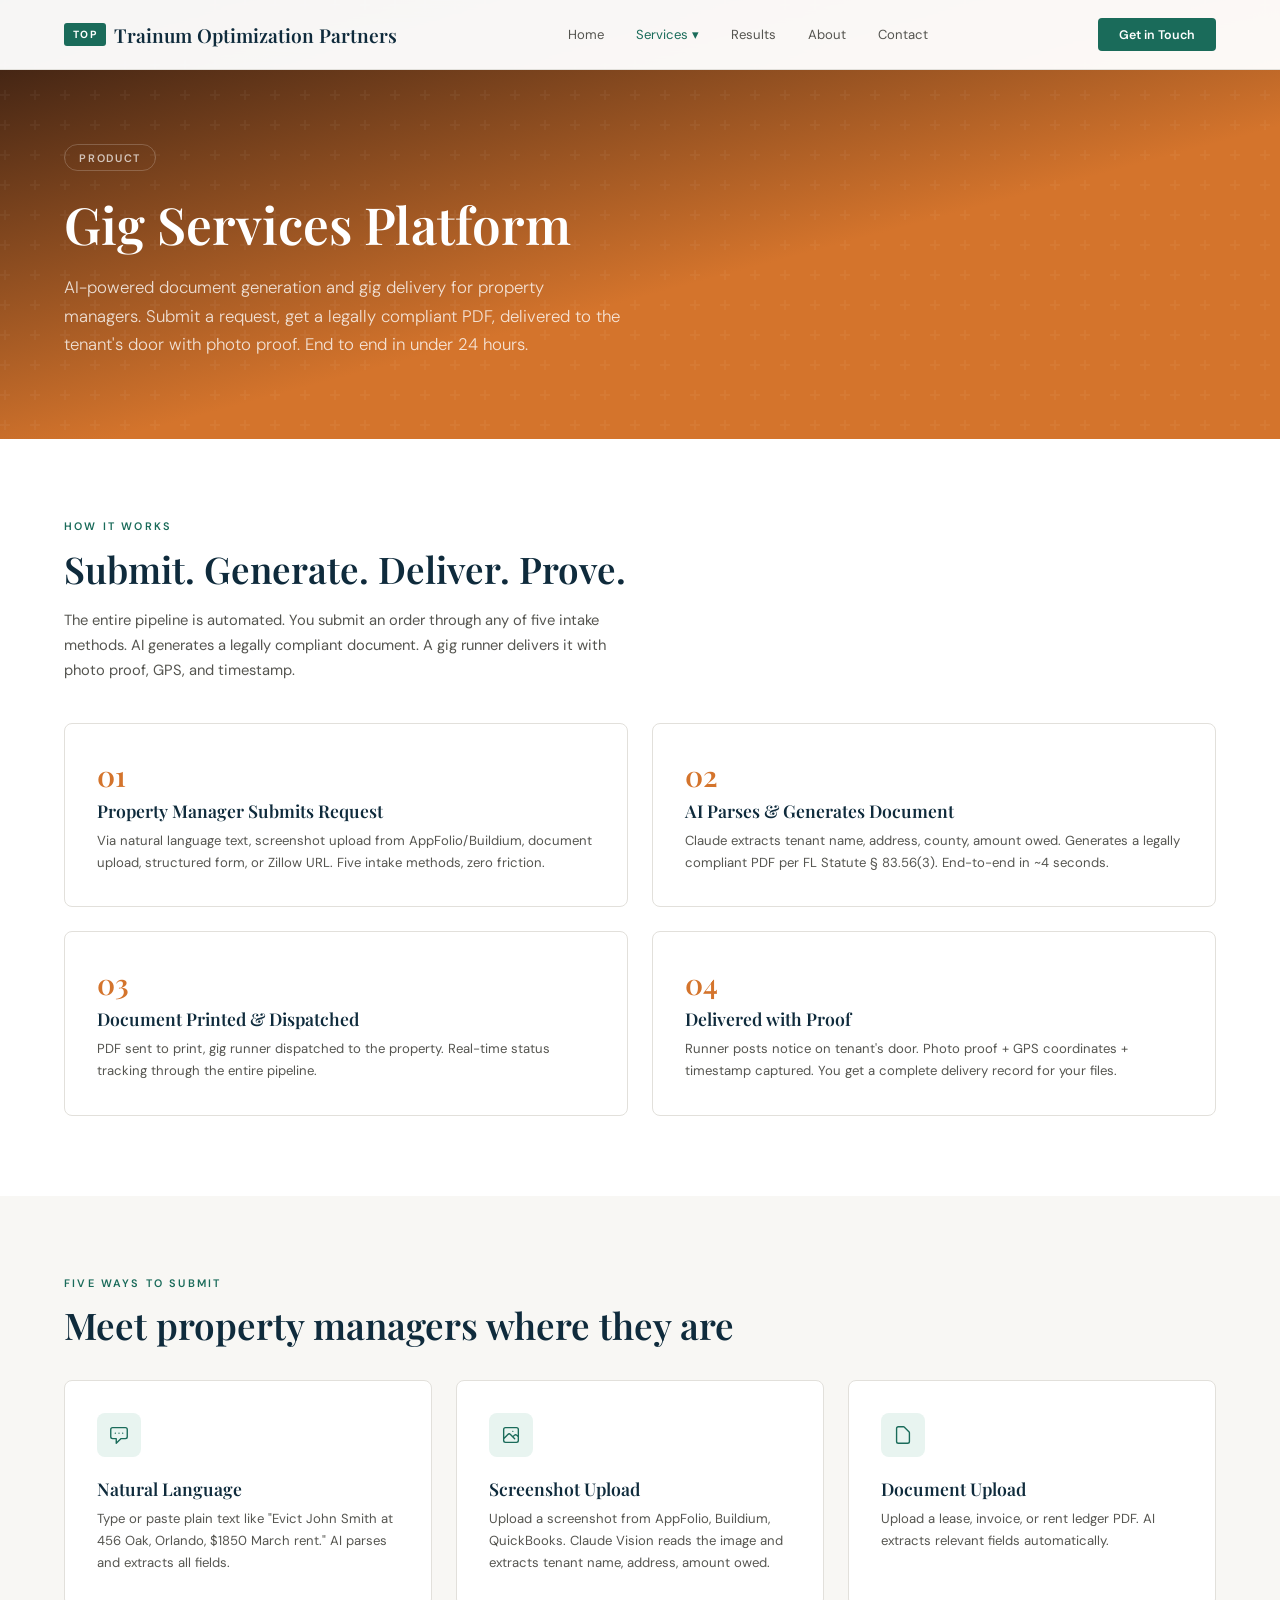
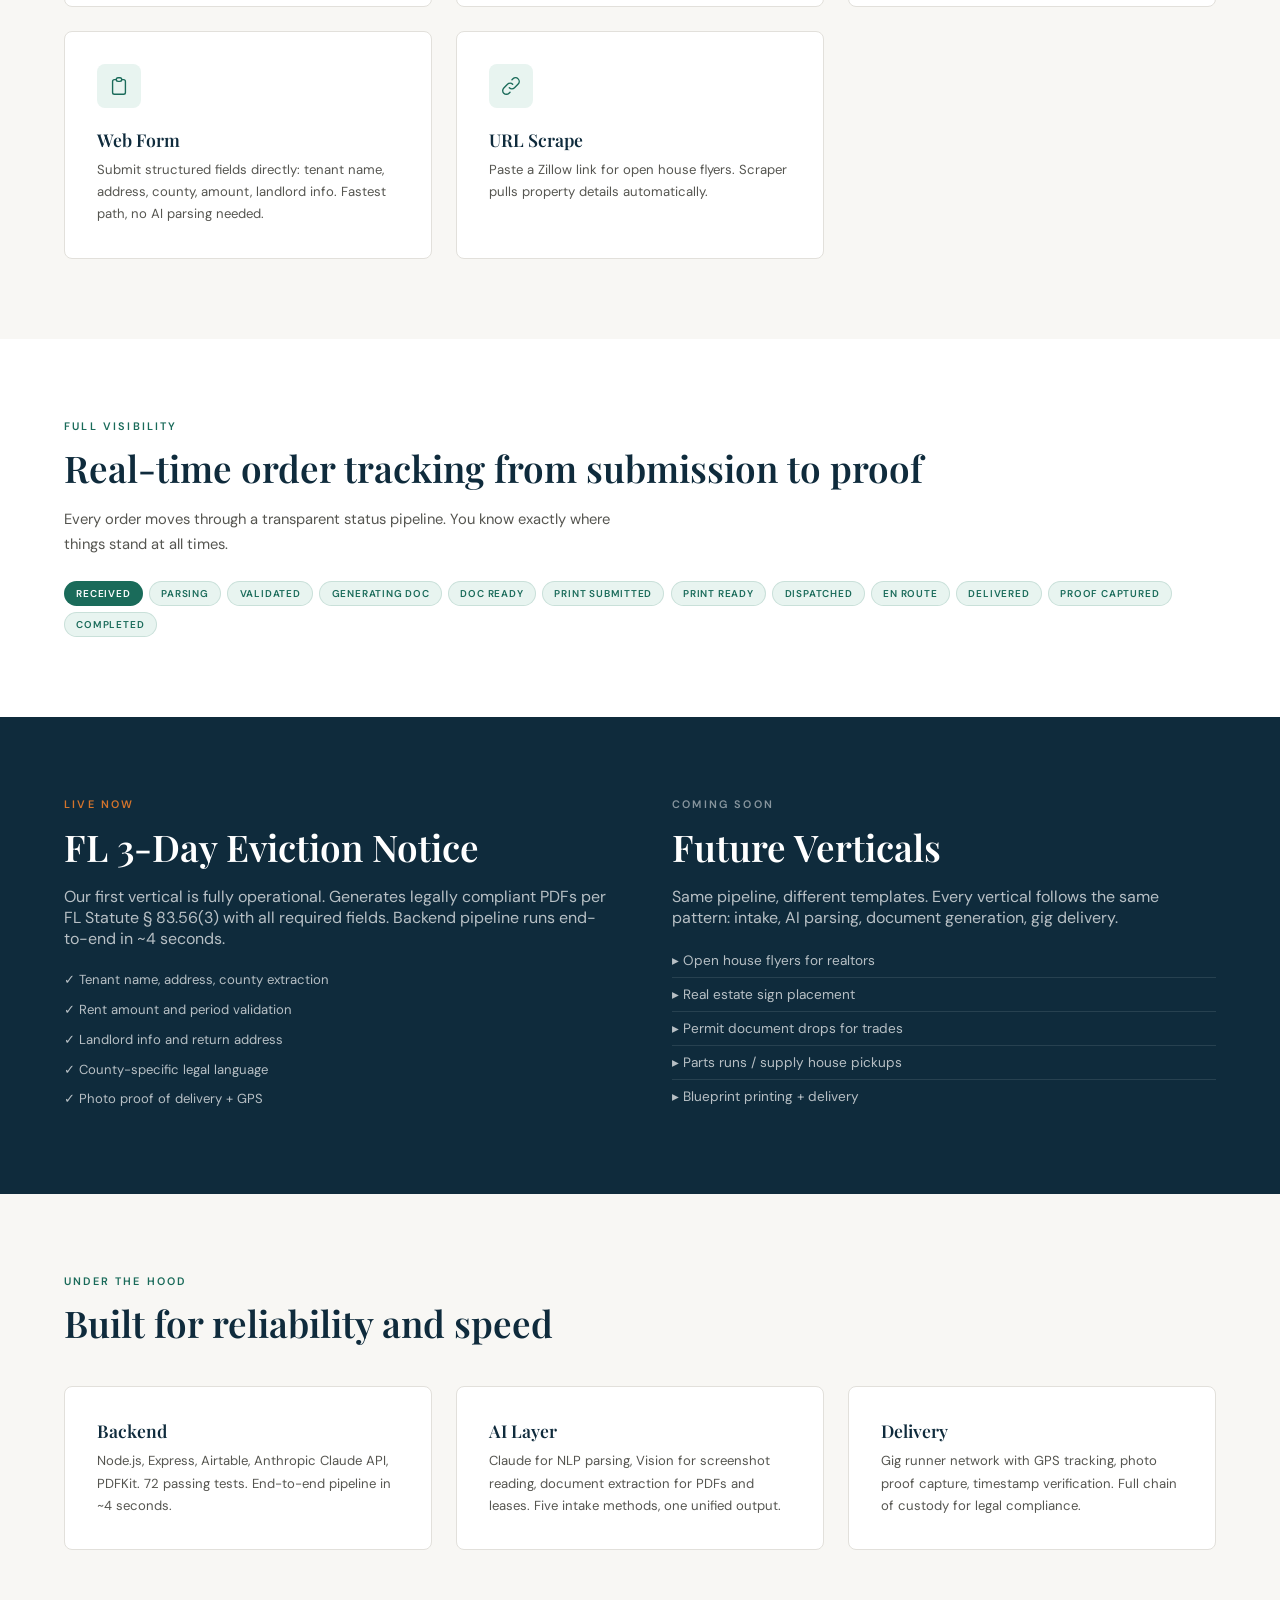
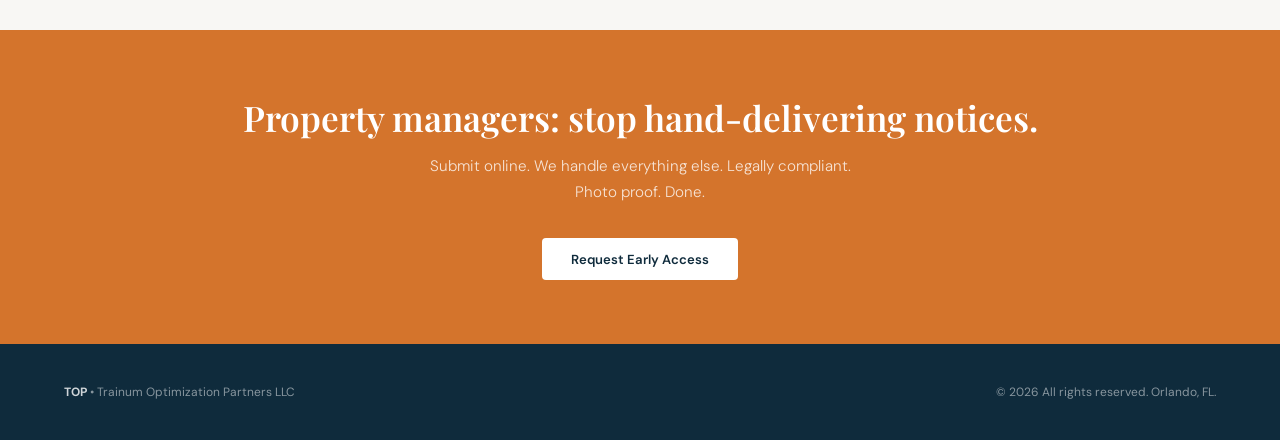
==== gig-platform.html @ 699e5529 "Add files via upload" ====
<!DOCTYPE html>
<html lang="en">
<head>
<meta charset="UTF-8">
<meta name="viewport" content="width=device-width, initial-scale=1.0">
<title>Gig Services Platform | TOP</title>
<link href="https://fonts.googleapis.com/css2?family=DM+Sans:wght@300;400;500;600;700&family=Playfair+Display:ital,wght@0,400;0,500;0,600;0,700;1,400&display=swap" rel="stylesheet">
<link rel="stylesheet" href="style.css">
</head>
<body>

<nav>
  <a href="index.html" class="nav-logo"><span class="mark">TOP</span> Trainum Optimization Partners</a>
  <ul class="nav-links">
    <li><a href="index.html">Home</a></li>
    <li><a href="#" class="active">Services &#9662;</a><div class="dropdown"><a href="last-mile.html"><strong>Last-Mile Optimization</strong></a><a href="hauler-safety.html"><strong>Hauler Safety & Compliance</strong></a><a href="gig-platform.html"><strong>Gig Services Platform</strong></a></div></li>
    <li><a href="index.html#results">Results</a></li>
    <li><a href="index.html#about">About</a></li>
    <li><a href="index.html#contact">Contact</a></li>
  </ul>
  <a href="index.html#contact" class="nav-cta">Get in Touch</a>
  <button class="mob-tog" onclick="document.querySelector('.mm').classList.add('open')"><span></span><span></span><span></span></button>
</nav>
<div class="mm"><button class="mm-close" onclick="this.parentElement.classList.remove('open')">&times;</button><a href="index.html">Home</a><a href="last-mile.html">Last-Mile Optimization</a><a href="hauler-safety.html">Hauler Safety</a><a href="gig-platform.html">Gig Platform</a><a href="index.html#contact">Contact</a></div>

<div class="page-hero product">
  <div class="page-hero-pattern"></div>
  <div style="position:relative"><div class="badge">Product</div>
  <h1>Gig Services Platform</h1>
  <p class="lead">AI-powered document generation and gig delivery for property managers. Submit a request, get a legally compliant PDF, delivered to the tenant's door with photo proof. End to end in under 24 hours.</p></div>
</div>

<!-- HOW IT WORKS -->
<section>
  <div class="reveal">
    <p class="sec-tag">How It Works</p>
    <h2 class="sec-title">Submit. Generate. Deliver. Prove.</h2>
    <p class="sec-desc">The entire pipeline is automated. You submit an order through any of five intake methods. AI generates a legally compliant document. A gig runner delivers it with photo proof, GPS, and timestamp.</p>
  </div>
  <div class="card-grid c2" style="margin-top:2.5rem">
    <div class="card reveal" style="background:var(--white)">
      <div style="font-family:var(--serif);font-size:1.8rem;font-weight:600;color:var(--orange);margin-bottom:0.3rem">01</div>
      <h3>Property Manager Submits Request</h3>
      <p>Via natural language text, screenshot upload from AppFolio/Buildium, document upload, structured form, or Zillow URL. Five intake methods, zero friction.</p>
    </div>
    <div class="card reveal" style="background:var(--white)">
      <div style="font-family:var(--serif);font-size:1.8rem;font-weight:600;color:var(--orange);margin-bottom:0.3rem">02</div>
      <h3>AI Parses & Generates Document</h3>
      <p>Claude extracts tenant name, address, county, amount owed. Generates a legally compliant PDF per FL Statute &sect; 83.56(3). End-to-end in ~4 seconds.</p>
    </div>
    <div class="card reveal" style="background:var(--white)">
      <div style="font-family:var(--serif);font-size:1.8rem;font-weight:600;color:var(--orange);margin-bottom:0.3rem">03</div>
      <h3>Document Printed & Dispatched</h3>
      <p>PDF sent to print, gig runner dispatched to the property. Real-time status tracking through the entire pipeline.</p>
    </div>
    <div class="card reveal" style="background:var(--white)">
      <div style="font-family:var(--serif);font-size:1.8rem;font-weight:600;color:var(--orange);margin-bottom:0.3rem">04</div>
      <h3>Delivered with Proof</h3>
      <p>Runner posts notice on tenant's door. Photo proof + GPS coordinates + timestamp captured. You get a complete delivery record for your files.</p>
    </div>
  </div>
</section>

<!-- 5 INTAKE METHODS -->
<section style="background:var(--off-white)">
  <div class="reveal">
    <p class="sec-tag">Five Ways to Submit</p>
    <h2 class="sec-title">Meet property managers where they are</h2>
  </div>
  <div class="card-grid c3" style="margin-top:2rem">
    <div class="card reveal" style="background:var(--white)">
      <div class="card-icon"><svg viewBox="0 0 24 24"><path d="M8 10h.01M12 10h.01M16 10h.01M9 16H5a2 2 0 01-2-2V6a2 2 0 012-2h14a2 2 0 012 2v8a2 2 0 01-2 2h-5l-5 5v-5z"/></svg></div>
      <h3>Natural Language</h3>
      <p>Type or paste plain text like "Evict John Smith at 456 Oak, Orlando, $1850 March rent." AI parses and extracts all fields.</p>
    </div>
    <div class="card reveal" style="background:var(--white)">
      <div class="card-icon"><svg viewBox="0 0 24 24"><path d="M4 16l4.586-4.586a2 2 0 012.828 0L16 16m-2-2l1.586-1.586a2 2 0 012.828 0L20 14m-6-6h.01M6 20h12a2 2 0 002-2V6a2 2 0 00-2-2H6a2 2 0 00-2 2v12a2 2 0 002 2z"/></svg></div>
      <h3>Screenshot Upload</h3>
      <p>Upload a screenshot from AppFolio, Buildium, QuickBooks. Claude Vision reads the image and extracts tenant name, address, amount owed.</p>
    </div>
    <div class="card reveal" style="background:var(--white)">
      <div class="card-icon"><svg viewBox="0 0 24 24"><path d="M7 21h10a2 2 0 002-2V9.414a1 1 0 00-.293-.707l-5.414-5.414A1 1 0 0012.586 3H7a2 2 0 00-2 2v14a2 2 0 002 2z"/></svg></div>
      <h3>Document Upload</h3>
      <p>Upload a lease, invoice, or rent ledger PDF. AI extracts relevant fields automatically.</p>
    </div>
    <div class="card reveal" style="background:var(--white)">
      <div class="card-icon"><svg viewBox="0 0 24 24"><path d="M9 5H7a2 2 0 00-2 2v12a2 2 0 002 2h10a2 2 0 002-2V7a2 2 0 00-2-2h-2M9 5a2 2 0 002 2h2a2 2 0 002-2M9 5a2 2 0 012-2h2a2 2 0 012 2"/></svg></div>
      <h3>Web Form</h3>
      <p>Submit structured fields directly: tenant name, address, county, amount, landlord info. Fastest path, no AI parsing needed.</p>
    </div>
    <div class="card reveal" style="background:var(--white)">
      <div class="card-icon"><svg viewBox="0 0 24 24"><path d="M13.828 10.172a4 4 0 00-5.656 0l-4 4a4 4 0 105.656 5.656l1.102-1.101m-.758-4.899a4 4 0 005.656 0l4-4a4 4 0 00-5.656-5.656l-1.1 1.1"/></svg></div>
      <h3>URL Scrape</h3>
      <p>Paste a Zillow link for open house flyers. Scraper pulls property details automatically.</p>
    </div>
  </div>
</section>

<!-- ORDER STATUS -->
<section>
  <div class="reveal">
    <p class="sec-tag">Full Visibility</p>
    <h2 class="sec-title">Real-time order tracking from submission to proof</h2>
    <p class="sec-desc" style="margin-bottom:1.5rem">Every order moves through a transparent status pipeline. You know exactly where things stand at all times.</p>
    <div class="status-flow">
      <span class="status-pill active">Received</span>
      <span class="status-pill">Parsing</span>
      <span class="status-pill">Validated</span>
      <span class="status-pill">Generating Doc</span>
      <span class="status-pill">Doc Ready</span>
      <span class="status-pill">Print Submitted</span>
      <span class="status-pill">Print Ready</span>
      <span class="status-pill">Dispatched</span>
      <span class="status-pill">En Route</span>
      <span class="status-pill">Delivered</span>
      <span class="status-pill">Proof Captured</span>
      <span class="status-pill">Completed</span>
    </div>
  </div>
</section>

<!-- CURRENT + FUTURE -->
<section class="dark">
  <div class="split">
    <div class="reveal">
      <p class="sec-tag">Live Now</p>
      <h2 class="sec-title">FL 3-Day Eviction Notice</h2>
      <p>Our first vertical is fully operational. Generates legally compliant PDFs per FL Statute &sect; 83.56(3) with all required fields. Backend pipeline runs end-to-end in ~4 seconds.</p>
      <ul style="margin-top:1rem;list-style:none">
        <li style="padding:0.4rem 0;font-size:0.82rem">&#10003; Tenant name, address, county extraction</li>
        <li style="padding:0.4rem 0;font-size:0.82rem">&#10003; Rent amount and period validation</li>
        <li style="padding:0.4rem 0;font-size:0.82rem">&#10003; Landlord info and return address</li>
        <li style="padding:0.4rem 0;font-size:0.82rem">&#10003; County-specific legal language</li>
        <li style="padding:0.4rem 0;font-size:0.82rem">&#10003; Photo proof of delivery + GPS</li>
      </ul>
    </div>
    <div class="reveal">
      <p class="sec-tag" style="color:rgba(255,255,255,0.5)">Coming Soon</p>
      <h2 class="sec-title">Future Verticals</h2>
      <p>Same pipeline, different templates. Every vertical follows the same pattern: intake, AI parsing, document generation, gig delivery.</p>
      <ul style="margin-top:1rem;list-style:none">
        <li style="padding:0.5rem 0;font-size:0.85rem;border-bottom:1px solid rgba(255,255,255,0.1)">&#9656; Open house flyers for realtors</li>
        <li style="padding:0.5rem 0;font-size:0.85rem;border-bottom:1px solid rgba(255,255,255,0.1)">&#9656; Real estate sign placement</li>
        <li style="padding:0.5rem 0;font-size:0.85rem;border-bottom:1px solid rgba(255,255,255,0.1)">&#9656; Permit document drops for trades</li>
        <li style="padding:0.5rem 0;font-size:0.85rem;border-bottom:1px solid rgba(255,255,255,0.1)">&#9656; Parts runs / supply house pickups</li>
        <li style="padding:0.5rem 0;font-size:0.85rem">&#9656; Blueprint printing + delivery</li>
      </ul>
    </div>
  </div>
</section>

<!-- TECH STACK -->
<section style="background:var(--off-white)">
  <div class="reveal">
    <p class="sec-tag">Under the Hood</p>
    <h2 class="sec-title">Built for reliability and speed</h2>
  </div>
  <div class="card-grid c3">
    <div class="card reveal" style="background:var(--white)">
      <h3>Backend</h3>
      <p>Node.js, Express, Airtable, Anthropic Claude API, PDFKit. 72 passing tests. End-to-end pipeline in ~4 seconds.</p>
    </div>
    <div class="card reveal" style="background:var(--white)">
      <h3>AI Layer</h3>
      <p>Claude for NLP parsing, Vision for screenshot reading, document extraction for PDFs and leases. Five intake methods, one unified output.</p>
    </div>
    <div class="card reveal" style="background:var(--white)">
      <h3>Delivery</h3>
      <p>Gig runner network with GPS tracking, photo proof capture, timestamp verification. Full chain of custody for legal compliance.</p>
    </div>
  </div>
</section>

<!-- CTA -->
<div class="cta-banner" style="background:var(--orange)">
  <h2>Property managers: stop hand-delivering notices.</h2>
  <p>Submit online. We handle everything else. Legally compliant. Photo proof. Done.</p>
  <a href="index.html#contact" class="btn btn-white">Request Early Access</a>
</div>

<footer><div><strong>TOP</strong> &bull; Trainum Optimization Partners LLC</div><div>&copy; 2026 All rights reserved. Orlando, FL.</div></footer>
<script>const o=new IntersectionObserver(e=>{e.forEach(el=>{if(el.isIntersecting)el.target.classList.add('visible')})},{threshold:0.1,rootMargin:'0px 0px -40px 0px'});document.querySelectorAll('.reveal').forEach(el=>o.observe(el));</script>
</body>
</html>
---- style.css ----
/* TOP Site — Shared Styles */
:root {
  --white: #ffffff;
  --off-white: #f8f7f4;
  --light-gray: #f0efec;
  --mid-gray: #e2e0db;
  --text: #1a1a1a;
  --text-sec: #555550;
  --text-muted: #8a8880;
  --navy: #0f2b3c;
  --teal: #1a6b5a;
  --teal-light: #e8f4f0;
  --teal-dark: #145a4c;
  --orange: #d4742c;
  --orange-light: #fdf0e6;
  --serif: 'Playfair Display', Georgia, serif;
  --sans: 'DM Sans', system-ui, sans-serif;
}
*{margin:0;padding:0;box-sizing:border-box}
html{scroll-behavior:smooth}
body{font-family:var(--sans);color:var(--text);background:var(--white);-webkit-font-smoothing:antialiased}
a{color:inherit}

/* NAV */
nav{position:fixed;top:0;width:100%;z-index:100;background:rgba(255,255,255,0.96);backdrop-filter:blur(12px);border-bottom:1px solid var(--mid-gray);padding:0 4rem;display:flex;justify-content:space-between;align-items:center;height:70px}
.nav-logo{font-family:var(--serif);font-size:1.2rem;font-weight:600;color:var(--navy);text-decoration:none;display:flex;align-items:center;gap:0.5rem}
.mark{background:var(--teal);color:var(--white);font-family:var(--sans);font-size:0.65rem;font-weight:700;letter-spacing:0.15em;padding:0.3rem 0.55rem;border-radius:3px}
.nav-links{display:flex;gap:0;list-style:none}
.nav-links li{position:relative}
.nav-links>li>a{font-size:0.82rem;font-weight:400;color:var(--text-sec);text-decoration:none;padding:1.4rem 1rem;display:block;transition:color 0.2s}
.nav-links>li>a:hover,.nav-links>li>a.active{color:var(--teal)}
/* Dropdown */
.dropdown{display:none;position:absolute;top:100%;left:0;background:var(--white);border:1px solid var(--mid-gray);border-radius:6px;min-width:260px;box-shadow:0 8px 30px rgba(0,0,0,0.08);padding:0.5rem 0;z-index:200}
.nav-links li:hover .dropdown{display:block}
.dropdown a{display:block;padding:0.7rem 1.2rem;font-size:0.82rem;color:var(--text-sec);text-decoration:none;transition:background 0.15s}
.dropdown a:hover{background:var(--teal-light);color:var(--teal)}
.dropdown a small{display:block;font-size:0.72rem;color:var(--text-muted);margin-top:0.15rem}
.nav-cta{font-size:0.78rem;font-weight:600;color:var(--white);background:var(--teal);padding:0.55rem 1.3rem;border-radius:4px;text-decoration:none;transition:background 0.2s}
.nav-cta:hover{background:var(--teal-dark)}
.mob-tog{display:none;cursor:pointer;background:none;border:none}
.mob-tog span{display:block;width:22px;height:2px;background:var(--text);margin:5px 0;border-radius:1px}

/* PAGE HERO (reusable) */
.page-hero{padding:9rem 4rem 5rem;background:linear-gradient(165deg,var(--navy) 0%,#163d52 50%,var(--teal-dark) 100%);color:var(--white);position:relative;overflow:hidden}
.page-hero.alt{background:linear-gradient(165deg,#1e3a2f 0%,var(--teal-dark) 50%,#0f2b3c 100%)}
.page-hero.product{background:linear-gradient(165deg,#2c1810 0%,var(--orange) 60%,#d4742c 100%)}
.page-hero-pattern{position:absolute;inset:0;opacity:0.04;background-image:url("data:image/svg+xml,%3Csvg width='60' height='60' viewBox='0 0 60 60' xmlns='http://www.w3.org/2000/svg'%3E%3Cg fill='none'%3E%3Cg fill='%23ffffff'%3E%3Cpath d='M36 34v-4h-2v4h-4v2h4v4h2v-4h4v-2h-4zm0-30V0h-2v4h-4v2h4v4h2V6h4V4h-4zM6 34v-4H4v4H0v2h4v4h2v-4h4v-2H6zM6 4V0H4v4H0v2h4v4h2V6h4V4H6z'/%3E%3C/g%3E%3C/g%3E%3C/svg%3E")}
.page-hero .badge{display:inline-block;font-size:0.68rem;font-weight:600;letter-spacing:0.15em;text-transform:uppercase;color:rgba(255,255,255,0.7);border:1px solid rgba(255,255,255,0.2);padding:0.35rem 0.9rem;border-radius:20px;margin-bottom:1.5rem}
.page-hero h1{font-family:var(--serif);font-size:clamp(2.2rem,5vw,3.2rem);font-weight:600;line-height:1.15;margin-bottom:1.2rem;max-width:700px}
.page-hero p.lead{font-size:1.05rem;font-weight:300;line-height:1.7;color:rgba(255,255,255,0.8);max-width:560px}

/* SECTIONS */
section{padding:5rem 4rem}
.sec-tag{font-size:0.68rem;font-weight:600;letter-spacing:0.2em;text-transform:uppercase;color:var(--teal);margin-bottom:0.8rem}
.sec-title{font-family:var(--serif);font-size:clamp(1.7rem,3vw,2.3rem);font-weight:600;line-height:1.25;margin-bottom:1rem;color:var(--navy)}
.sec-desc{font-size:0.92rem;font-weight:400;color:var(--text-sec);line-height:1.7;max-width:560px}

/* GRID CARDS */
.card-grid{display:grid;gap:1.5rem;margin-top:2.5rem}
.card-grid.c3{grid-template-columns:repeat(3,1fr)}
.card-grid.c2{grid-template-columns:repeat(2,1fr)}
.card{background:var(--off-white);border:1px solid var(--mid-gray);border-radius:8px;padding:2rem;transition:all 0.3s}
.card:hover{border-color:var(--teal);box-shadow:0 6px 24px rgba(26,107,90,0.07);transform:translateY(-2px)}
.card-icon{width:44px;height:44px;background:var(--teal-light);border-radius:8px;display:flex;align-items:center;justify-content:center;margin-bottom:1.2rem}
.card-icon svg{width:22px;height:22px;stroke:var(--teal);fill:none;stroke-width:1.5;stroke-linecap:round;stroke-linejoin:round}
.card h3{font-family:var(--serif);font-size:1.1rem;font-weight:600;color:var(--navy);margin-bottom:0.5rem}
.card p{font-size:0.82rem;color:var(--text-sec);line-height:1.7}
.card ul{list-style:none;margin-top:0.8rem}
.card ul li{font-size:0.78rem;color:var(--text-muted);padding:0.25rem 0 0.25rem 1rem;position:relative}
.card ul li::before{content:'';position:absolute;left:0;top:10px;width:5px;height:5px;border-radius:50%;background:var(--teal)}

/* TWO COL FEATURE */
.split{display:grid;grid-template-columns:1fr 1fr;gap:4rem;align-items:center}

/* DARK SECTION */
.dark{background:var(--navy);color:var(--white)}
.dark .sec-tag{color:var(--orange)}
.dark .sec-title{color:var(--white)}
.dark p,.dark li{color:rgba(255,255,255,0.7)}
.dark strong{color:var(--white)}

/* TEAL SECTION */
.teal-bg{background:var(--teal-light)}

/* KPI GRID */
.kpi-row{display:grid;grid-template-columns:repeat(4,1fr);gap:1rem;margin-top:2rem}
.kpi-box{background:rgba(255,255,255,0.06);border:1px solid rgba(255,255,255,0.1);border-radius:6px;padding:1.3rem;text-align:center}
.dark .kpi-box{background:rgba(255,255,255,0.06)}
.kpi-val{font-family:var(--serif);font-size:1.8rem;font-weight:600;color:var(--orange)}
.kpi-lab{font-size:0.65rem;font-weight:400;color:rgba(255,255,255,0.45);text-transform:uppercase;letter-spacing:0.08em}

/* QUOTE */
.quote-block{margin-top:2rem;background:rgba(255,255,255,0.04);border-left:3px solid var(--orange);padding:1.2rem 1.5rem;border-radius:0 6px 6px 0}
.quote-block p{font-size:0.85rem;font-style:italic;line-height:1.7;margin-bottom:0.5rem}
.quote-block cite{font-size:0.75rem;color:var(--orange);font-style:normal;font-weight:500}

/* STATUS FLOW */
.status-flow{display:flex;flex-wrap:wrap;gap:0.4rem;margin-top:1rem}
.status-pill{font-size:0.62rem;font-weight:600;letter-spacing:0.08em;text-transform:uppercase;padding:0.3rem 0.7rem;border-radius:20px;background:var(--teal-light);color:var(--teal);border:1px solid rgba(26,107,90,0.15)}
.status-pill.active{background:var(--teal);color:var(--white)}

/* PRICING CARD */
.price-card{background:var(--white);border:2px solid var(--teal);border-radius:10px;padding:2.5rem;text-align:center}
.price-card .price{font-family:var(--serif);font-size:2.5rem;font-weight:600;color:var(--teal)}
.price-card .price-sub{font-size:0.78rem;color:var(--text-muted);margin-bottom:1.5rem}
.price-card ul{list-style:none;text-align:left;margin-bottom:1.5rem}
.price-card ul li{font-size:0.82rem;color:var(--text-sec);padding:0.5rem 0;border-bottom:1px solid var(--light-gray)}
.price-card ul li::before{content:'✓ ';color:var(--teal);font-weight:700}

/* BUTTONS */
.btn{display:inline-block;font-family:var(--sans);font-size:0.82rem;font-weight:600;padding:0.8rem 1.8rem;border-radius:4px;text-decoration:none;transition:all 0.2s;border:none;cursor:pointer}
.btn-teal{background:var(--teal);color:var(--white)}
.btn-teal:hover{background:var(--teal-dark)}
.btn-white{background:var(--white);color:var(--navy)}
.btn-white:hover{background:var(--off-white)}
.btn-outline{background:transparent;color:var(--teal);border:1px solid var(--teal)}
.btn-outline:hover{background:var(--teal-light)}
.btn-ghost{background:transparent;color:var(--white);border:1px solid rgba(255,255,255,0.3)}
.btn-ghost:hover{border-color:var(--white);background:rgba(255,255,255,0.08)}

/* CTA BANNER */
.cta-banner{background:var(--teal);color:var(--white);text-align:center;padding:4rem;position:relative;overflow:hidden}
.cta-banner h2{font-family:var(--serif);font-size:clamp(1.6rem,3vw,2.2rem);font-weight:600;margin-bottom:0.8rem}
.cta-banner p{font-size:0.95rem;font-weight:300;color:rgba(255,255,255,0.8);max-width:460px;margin:0 auto 2rem;line-height:1.7}

/* CONTACT */
.contact-grid{display:grid;grid-template-columns:1fr 1fr;gap:4rem;align-items:start}
.cf{display:flex;flex-direction:column;gap:1.2rem}
.fr{display:grid;grid-template-columns:1fr 1fr;gap:1.2rem}
.fg{display:flex;flex-direction:column;gap:0.4rem}
.fg label{font-size:0.68rem;font-weight:600;letter-spacing:0.1em;text-transform:uppercase;color:var(--text-muted)}
.fg input,.fg textarea,.fg select{font-family:var(--sans);font-size:0.85rem;color:var(--text);background:var(--white);border:1px solid var(--mid-gray);border-radius:4px;padding:0.8rem 1rem;outline:none;transition:border-color 0.2s}
.fg input:focus,.fg textarea:focus,.fg select:focus{border-color:var(--teal)}
.fg textarea{min-height:110px;resize:vertical}
.fg select{cursor:pointer;-webkit-appearance:none}
.ci{margin-bottom:1.5rem}
.ci-lab{font-size:0.68rem;font-weight:600;letter-spacing:0.1em;text-transform:uppercase;color:var(--text-muted);margin-bottom:0.25rem}
.ci-val{font-size:0.92rem}
.ci-val a{color:var(--teal);text-decoration:none;font-weight:500}

/* FOOTER */
footer{background:var(--navy);color:rgba(255,255,255,0.5);padding:2.5rem 4rem;display:flex;justify-content:space-between;align-items:center;font-size:0.75rem}
footer strong{color:rgba(255,255,255,0.8)}

/* ANIMATIONS */
.reveal{opacity:0;transform:translateY(22px);transition:opacity 0.6s ease,transform 0.6s ease}
.reveal.visible{opacity:1;transform:translateY(0)}

/* MOBILE */
.mm{display:none;position:fixed;inset:0;background:var(--white);z-index:200;flex-direction:column;justify-content:center;align-items:center;gap:1.8rem}
.mm.open{display:flex}
.mm a{font-family:var(--serif);font-size:1.3rem;font-weight:500;color:var(--navy);text-decoration:none}
.mm a:hover{color:var(--teal)}
.mm-close{position:absolute;top:1rem;right:1.5rem;font-size:1.8rem;color:var(--text);cursor:pointer;background:none;border:none}

@media(max-width:1024px){
  section{padding:3.5rem 2rem}
  nav{padding:0 1.5rem}
  .card-grid.c3,.card-grid.c2,.split,.contact-grid{grid-template-columns:1fr}
  .kpi-row{grid-template-columns:repeat(2,1fr)}
  footer{padding:2rem;flex-direction:column;gap:0.6rem;text-align:center}
  .page-hero{padding:7rem 2rem 3.5rem}
}
@media(max-width:768px){
  .nav-links,.nav-cta{display:none}
  .mob-tog{display:block}
  .kpi-row{grid-template-columns:1fr}
  .fr{grid-template-columns:1fr}
  .page-hero h1{font-size:2rem}
}
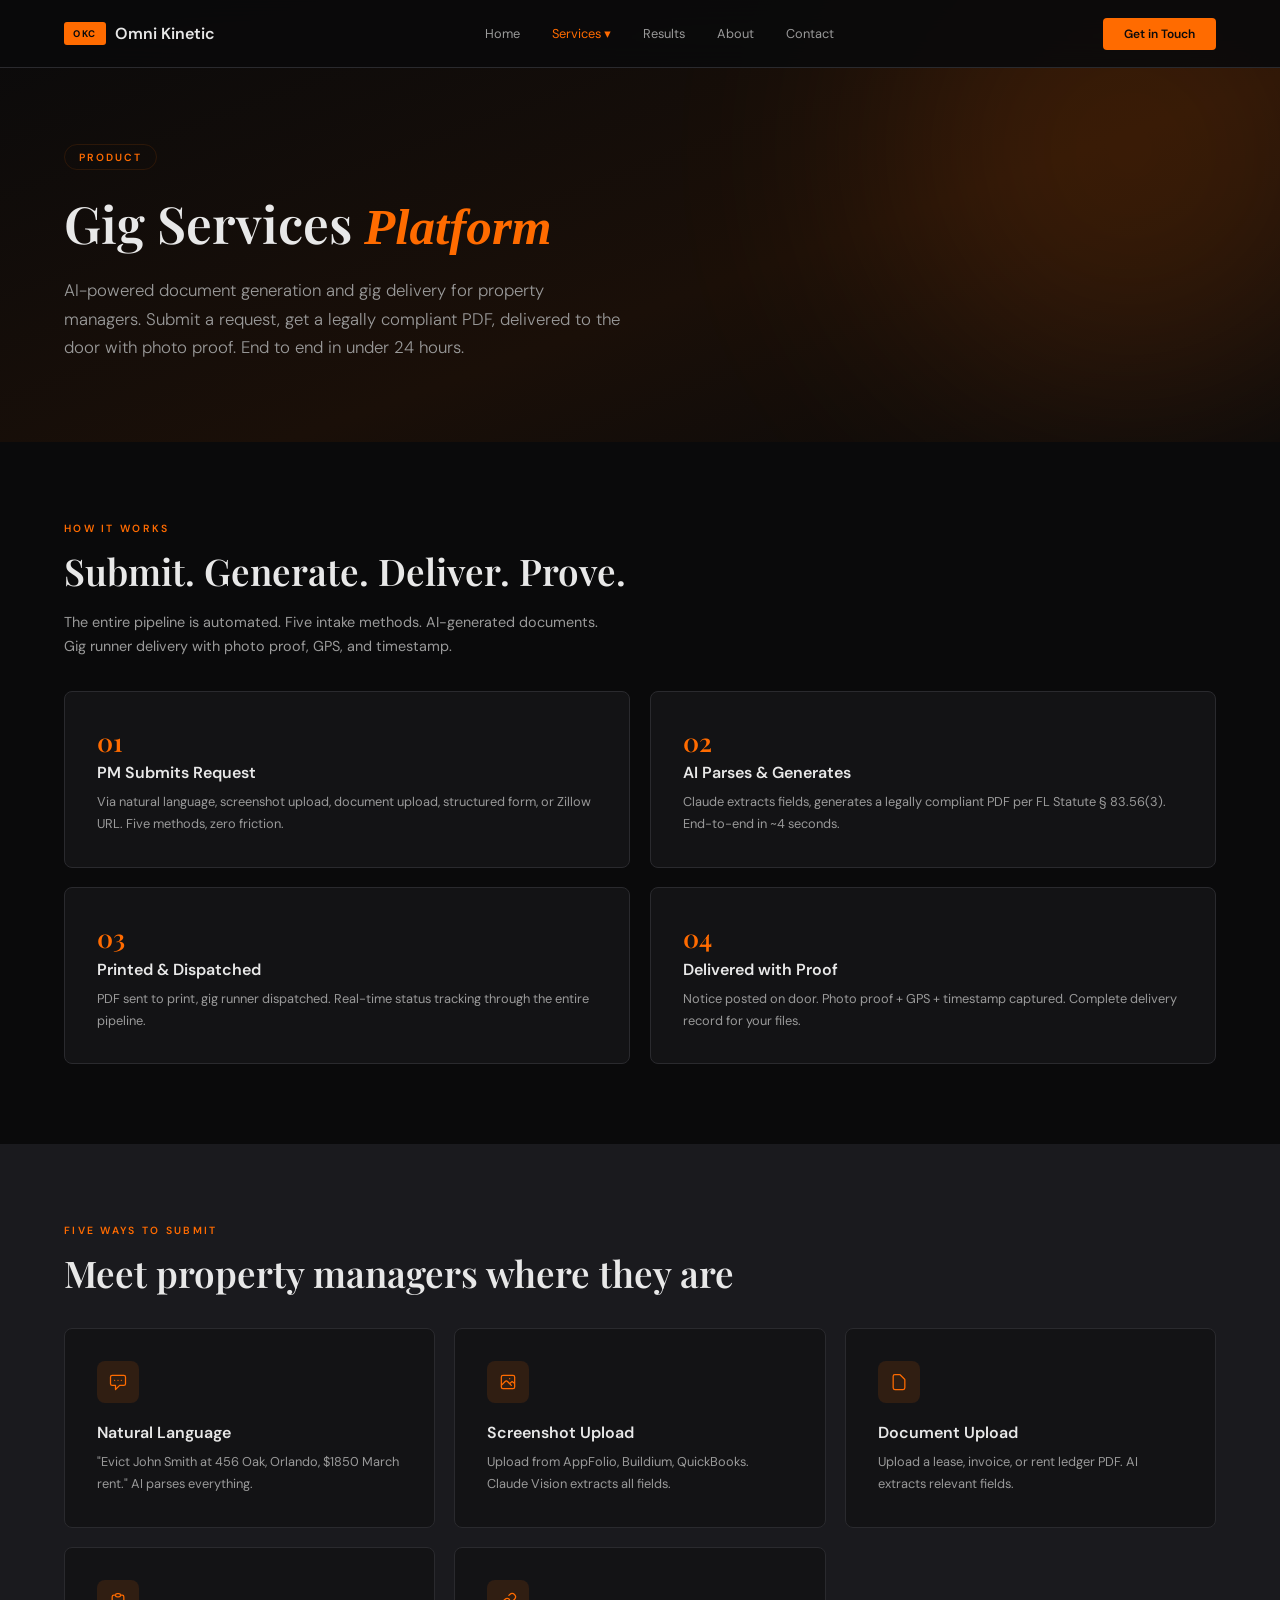
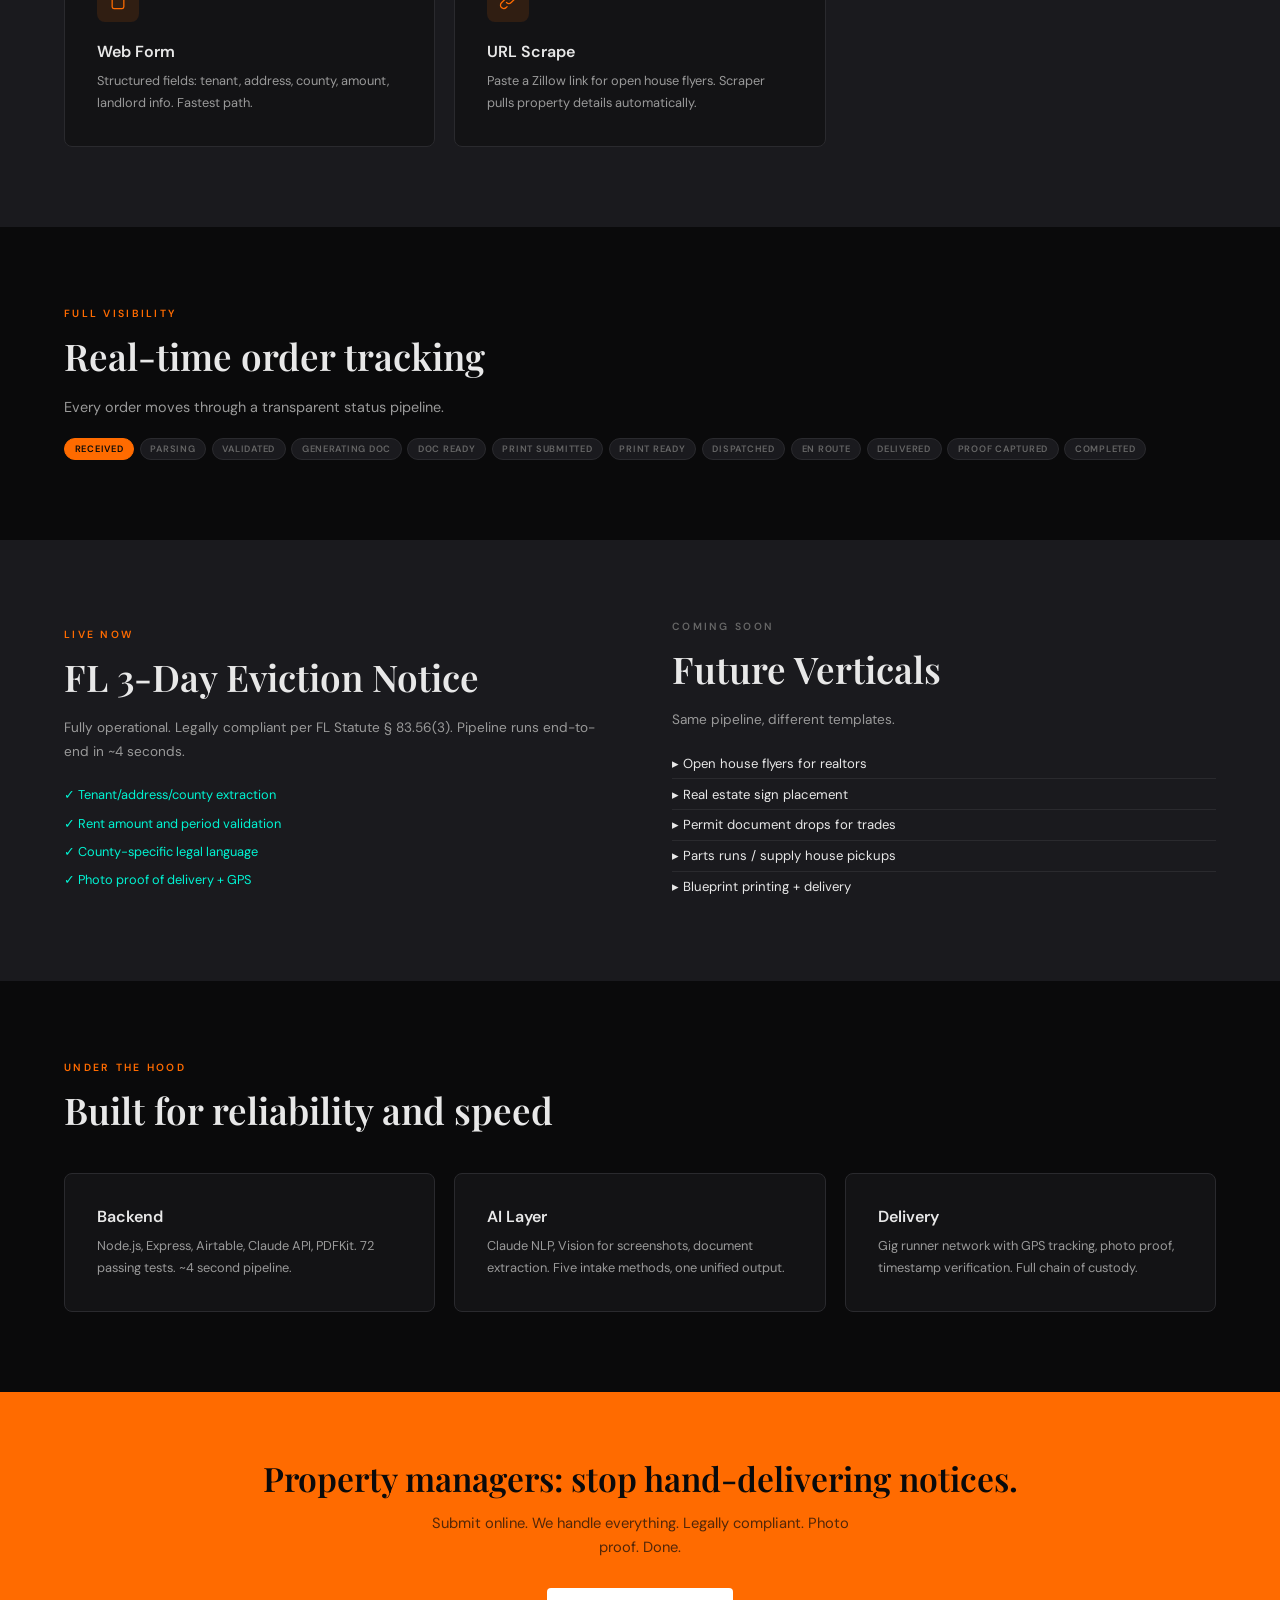
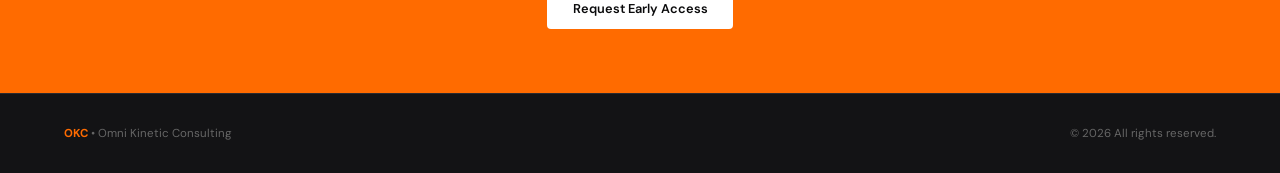
==== commit d09f3cda: "Add files via upload" ====
--- a/gig-platform.html
+++ b/gig-platform.html
@@ -3,182 +3,71 @@
 <head>
 <meta charset="UTF-8">
 <meta name="viewport" content="width=device-width, initial-scale=1.0">
-<title>Gig Services Platform | TOP</title>
+<title>Gig Services Platform | Omni Kinetic Consulting</title>
 <link href="https://fonts.googleapis.com/css2?family=DM+Sans:wght@300;400;500;600;700&family=Playfair+Display:ital,wght@0,400;0,500;0,600;0,700;1,400&display=swap" rel="stylesheet">
 <link rel="stylesheet" href="style.css">
 </head>
 <body>
+<nav><a href="index.html" class="nav-logo"><span class="mark">OKC</span> Omni Kinetic</a><ul class="nav-links"><li><a href="index.html">Home</a></li><li><a href="#" class="active">Services &#9662;</a><div class="dropdown"><a href="network-optimization.html"><strong>Network Optimization</strong></a><a href="kinetic-safety.html"><strong>Kinetic Safety & Compliance</strong></a><a href="gig-platform.html"><strong>Gig Services Platform</strong></a></div></li><li><a href="index.html#results">Results</a></li><li><a href="index.html#about">About</a></li><li><a href="index.html#contact">Contact</a></li></ul><a href="index.html#contact" class="nav-cta">Get in Touch</a><button class="mob-tog" onclick="document.querySelector('.mm').classList.add('open')"><span></span><span></span><span></span></button></nav>
+<div class="mm"><button class="mm-close" onclick="this.parentElement.classList.remove('open')">&times;</button><a href="index.html">Home</a><a href="network-optimization.html">Network Optimization</a><a href="kinetic-safety.html">Kinetic Safety</a><a href="gig-platform.html">Gig Platform</a><a href="index.html#contact">Contact</a></div>
 
-<nav>
-  <a href="index.html" class="nav-logo"><span class="mark">TOP</span> Trainum Optimization Partners</a>
-  <ul class="nav-links">
-    <li><a href="index.html">Home</a></li>
-    <li><a href="#" class="active">Services &#9662;</a><div class="dropdown"><a href="last-mile.html"><strong>Last-Mile Optimization</strong></a><a href="hauler-safety.html"><strong>Hauler Safety & Compliance</strong></a><a href="gig-platform.html"><strong>Gig Services Platform</strong></a></div></li>
-    <li><a href="index.html#results">Results</a></li>
-    <li><a href="index.html#about">About</a></li>
-    <li><a href="index.html#contact">Contact</a></li>
-  </ul>
-  <a href="index.html#contact" class="nav-cta">Get in Touch</a>
-  <button class="mob-tog" onclick="document.querySelector('.mm').classList.add('open')"><span></span><span></span><span></span></button>
-</nav>
-<div class="mm"><button class="mm-close" onclick="this.parentElement.classList.remove('open')">&times;</button><a href="index.html">Home</a><a href="last-mile.html">Last-Mile Optimization</a><a href="hauler-safety.html">Hauler Safety</a><a href="gig-platform.html">Gig Platform</a><a href="index.html#contact">Contact</a></div>
-
-<div class="page-hero product">
-  <div class="page-hero-pattern"></div>
-  <div style="position:relative"><div class="badge">Product</div>
-  <h1>Gig Services Platform</h1>
-  <p class="lead">AI-powered document generation and gig delivery for property managers. Submit a request, get a legally compliant PDF, delivered to the tenant's door with photo proof. End to end in under 24 hours.</p></div>
-</div>
+<div class="page-hero product"><div class="hero-glow orange-g"></div><div style="position:relative"><div class="badge">Product</div><h1>Gig Services <em>Platform</em></h1><p class="lead">AI-powered document generation and gig delivery for property managers. Submit a request, get a legally compliant PDF, delivered to the door with photo proof. End to end in under 24 hours.</p></div></div>
 
 <!-- HOW IT WORKS -->
 <section>
-  <div class="reveal">
-    <p class="sec-tag">How It Works</p>
-    <h2 class="sec-title">Submit. Generate. Deliver. Prove.</h2>
-    <p class="sec-desc">The entire pipeline is automated. You submit an order through any of five intake methods. AI generates a legally compliant document. A gig runner delivers it with photo proof, GPS, and timestamp.</p>
+  <div class="reveal"><p class="sec-tag">How It Works</p><h2 class="sec-title">Submit. Generate. Deliver. Prove.</h2><p class="sec-desc">The entire pipeline is automated. Five intake methods. AI-generated documents. Gig runner delivery with photo proof, GPS, and timestamp.</p></div>
+  <div class="card-grid c2" style="margin-top:2rem">
+    <div class="card reveal"><div style="font-family:var(--serif);font-size:1.6rem;font-weight:600;color:var(--orange);margin-bottom:0.3rem">01</div><h3>PM Submits Request</h3><p>Via natural language, screenshot upload, document upload, structured form, or Zillow URL. Five methods, zero friction.</p></div>
+    <div class="card reveal"><div style="font-family:var(--serif);font-size:1.6rem;font-weight:600;color:var(--orange);margin-bottom:0.3rem">02</div><h3>AI Parses & Generates</h3><p>Claude extracts fields, generates a legally compliant PDF per FL Statute &sect; 83.56(3). End-to-end in ~4 seconds.</p></div>
+    <div class="card reveal"><div style="font-family:var(--serif);font-size:1.6rem;font-weight:600;color:var(--orange);margin-bottom:0.3rem">03</div><h3>Printed & Dispatched</h3><p>PDF sent to print, gig runner dispatched. Real-time status tracking through the entire pipeline.</p></div>
+    <div class="card reveal"><div style="font-family:var(--serif);font-size:1.6rem;font-weight:600;color:var(--orange);margin-bottom:0.3rem">04</div><h3>Delivered with Proof</h3><p>Notice posted on door. Photo proof + GPS + timestamp captured. Complete delivery record for your files.</p></div>
   </div>
-  <div class="card-grid c2" style="margin-top:2.5rem">
-    <div class="card reveal" style="background:var(--white)">
-      <div style="font-family:var(--serif);font-size:1.8rem;font-weight:600;color:var(--orange);margin-bottom:0.3rem">01</div>
-      <h3>Property Manager Submits Request</h3>
-      <p>Via natural language text, screenshot upload from AppFolio/Buildium, document upload, structured form, or Zillow URL. Five intake methods, zero friction.</p>
+</section>
+
+<!-- 5 INTAKE METHODS -->
+<section class="sec-alt">
+  <div class="reveal"><p class="sec-tag">Five Ways to Submit</p><h2 class="sec-title">Meet property managers where they are</h2></div>
+  <div class="card-grid c3" style="margin-top:2rem">
+    <div class="card reveal"><div class="card-icon"><svg viewBox="0 0 24 24"><path d="M8 10h.01M12 10h.01M16 10h.01M9 16H5a2 2 0 01-2-2V6a2 2 0 012-2h14a2 2 0 012 2v8a2 2 0 01-2 2h-5l-5 5v-5z"/></svg></div><h3>Natural Language</h3><p>"Evict John Smith at 456 Oak, Orlando, $1850 March rent." AI parses everything.</p></div>
+    <div class="card reveal"><div class="card-icon"><svg viewBox="0 0 24 24"><path d="M4 16l4.586-4.586a2 2 0 012.828 0L16 16m-2-2l1.586-1.586a2 2 0 012.828 0L20 14m-6-6h.01M6 20h12a2 2 0 002-2V6a2 2 0 00-2-2H6a2 2 0 00-2 2v12a2 2 0 002 2z"/></svg></div><h3>Screenshot Upload</h3><p>Upload from AppFolio, Buildium, QuickBooks. Claude Vision extracts all fields.</p></div>
+    <div class="card reveal"><div class="card-icon"><svg viewBox="0 0 24 24"><path d="M7 21h10a2 2 0 002-2V9.414a1 1 0 00-.293-.707l-5.414-5.414A1 1 0 0012.586 3H7a2 2 0 00-2 2v14a2 2 0 002 2z"/></svg></div><h3>Document Upload</h3><p>Upload a lease, invoice, or rent ledger PDF. AI extracts relevant fields.</p></div>
+    <div class="card reveal"><div class="card-icon"><svg viewBox="0 0 24 24"><path d="M9 5H7a2 2 0 00-2 2v12a2 2 0 002 2h10a2 2 0 002-2V7a2 2 0 00-2-2h-2M9 5a2 2 0 002 2h2a2 2 0 002-2M9 5a2 2 0 012-2h2a2 2 0 012 2"/></svg></div><h3>Web Form</h3><p>Structured fields: tenant, address, county, amount, landlord info. Fastest path.</p></div>
+    <div class="card reveal"><div class="card-icon"><svg viewBox="0 0 24 24"><path d="M13.828 10.172a4 4 0 00-5.656 0l-4 4a4 4 0 105.656 5.656l1.102-1.101m-.758-4.899a4 4 0 005.656 0l4-4a4 4 0 00-5.656-5.656l-1.1 1.1"/></svg></div><h3>URL Scrape</h3><p>Paste a Zillow link for open house flyers. Scraper pulls property details automatically.</p></div>
+  </div>
+</section>
+
+<!-- STATUS -->
+<section>
+  <div class="reveal"><p class="sec-tag">Full Visibility</p><h2 class="sec-title">Real-time order tracking</h2><p class="sec-desc" style="margin-bottom:1.2rem">Every order moves through a transparent status pipeline.</p>
+  <div class="status-flow"><span class="status-pill active">Received</span><span class="status-pill">Parsing</span><span class="status-pill">Validated</span><span class="status-pill">Generating Doc</span><span class="status-pill">Doc Ready</span><span class="status-pill">Print Submitted</span><span class="status-pill">Print Ready</span><span class="status-pill">Dispatched</span><span class="status-pill">En Route</span><span class="status-pill">Delivered</span><span class="status-pill">Proof Captured</span><span class="status-pill">Completed</span></div></div>
+</section>
+
+<!-- CURRENT + FUTURE -->
+<section class="sec-alt">
+  <div class="split">
+    <div class="reveal">
+      <p class="sec-tag">Live Now</p>
+      <h2 class="sec-title">FL 3-Day Eviction Notice</h2>
+      <p style="font-size:0.85rem;color:var(--text-sec);line-height:1.8">Fully operational. Legally compliant per FL Statute &sect; 83.56(3). Pipeline runs end-to-end in ~4 seconds.</p>
+      <ul style="margin-top:1rem;list-style:none"><li style="padding:0.35rem 0;font-size:0.8rem;color:var(--teal)">&#10003; Tenant/address/county extraction</li><li style="padding:0.35rem 0;font-size:0.8rem;color:var(--teal)">&#10003; Rent amount and period validation</li><li style="padding:0.35rem 0;font-size:0.8rem;color:var(--teal)">&#10003; County-specific legal language</li><li style="padding:0.35rem 0;font-size:0.8rem;color:var(--teal)">&#10003; Photo proof of delivery + GPS</li></ul>
     </div>
-    <div class="card reveal" style="background:var(--white)">
-      <div style="font-family:var(--serif);font-size:1.8rem;font-weight:600;color:var(--orange);margin-bottom:0.3rem">02</div>
-      <h3>AI Parses & Generates Document</h3>
-      <p>Claude extracts tenant name, address, county, amount owed. Generates a legally compliant PDF per FL Statute &sect; 83.56(3). End-to-end in ~4 seconds.</p>
-    </div>
-    <div class="card reveal" style="background:var(--white)">
-      <div style="font-family:var(--serif);font-size:1.8rem;font-weight:600;color:var(--orange);margin-bottom:0.3rem">03</div>
-      <h3>Document Printed & Dispatched</h3>
-      <p>PDF sent to print, gig runner dispatched to the property. Real-time status tracking through the entire pipeline.</p>
-    </div>
-    <div class="card reveal" style="background:var(--white)">
-      <div style="font-family:var(--serif);font-size:1.8rem;font-weight:600;color:var(--orange);margin-bottom:0.3rem">04</div>
-      <h3>Delivered with Proof</h3>
-      <p>Runner posts notice on tenant's door. Photo proof + GPS coordinates + timestamp captured. You get a complete delivery record for your files.</p>
+    <div class="reveal">
+      <p class="sec-tag" style="color:var(--text-muted)">Coming Soon</p>
+      <h2 class="sec-title">Future Verticals</h2>
+      <p style="font-size:0.85rem;color:var(--text-sec);line-height:1.8;margin-bottom:1rem">Same pipeline, different templates.</p>
+      <ul style="list-style:none"><li style="padding:0.4rem 0;font-size:0.82rem;border-bottom:1px solid var(--border)">&#9656; Open house flyers for realtors</li><li style="padding:0.4rem 0;font-size:0.82rem;border-bottom:1px solid var(--border)">&#9656; Real estate sign placement</li><li style="padding:0.4rem 0;font-size:0.82rem;border-bottom:1px solid var(--border)">&#9656; Permit document drops for trades</li><li style="padding:0.4rem 0;font-size:0.82rem;border-bottom:1px solid var(--border)">&#9656; Parts runs / supply house pickups</li><li style="padding:0.4rem 0;font-size:0.82rem">&#9656; Blueprint printing + delivery</li></ul>
     </div>
   </div>
 </section>
 
-<!-- 5 INTAKE METHODS -->
-<section style="background:var(--off-white)">
-  <div class="reveal">
-    <p class="sec-tag">Five Ways to Submit</p>
-    <h2 class="sec-title">Meet property managers where they are</h2>
-  </div>
-  <div class="card-grid c3" style="margin-top:2rem">
-    <div class="card reveal" style="background:var(--white)">
-      <div class="card-icon"><svg viewBox="0 0 24 24"><path d="M8 10h.01M12 10h.01M16 10h.01M9 16H5a2 2 0 01-2-2V6a2 2 0 012-2h14a2 2 0 012 2v8a2 2 0 01-2 2h-5l-5 5v-5z"/></svg></div>
-      <h3>Natural Language</h3>
-      <p>Type or paste plain text like "Evict John Smith at 456 Oak, Orlando, $1850 March rent." AI parses and extracts all fields.</p>
-    </div>
-    <div class="card reveal" style="background:var(--white)">
-      <div class="card-icon"><svg viewBox="0 0 24 24"><path d="M4 16l4.586-4.586a2 2 0 012.828 0L16 16m-2-2l1.586-1.586a2 2 0 012.828 0L20 14m-6-6h.01M6 20h12a2 2 0 002-2V6a2 2 0 00-2-2H6a2 2 0 00-2 2v12a2 2 0 002 2z"/></svg></div>
-      <h3>Screenshot Upload</h3>
-      <p>Upload a screenshot from AppFolio, Buildium, QuickBooks. Claude Vision reads the image and extracts tenant name, address, amount owed.</p>
-    </div>
-    <div class="card reveal" style="background:var(--white)">
-      <div class="card-icon"><svg viewBox="0 0 24 24"><path d="M7 21h10a2 2 0 002-2V9.414a1 1 0 00-.293-.707l-5.414-5.414A1 1 0 0012.586 3H7a2 2 0 00-2 2v14a2 2 0 002 2z"/></svg></div>
-      <h3>Document Upload</h3>
-      <p>Upload a lease, invoice, or rent ledger PDF. AI extracts relevant fields automatically.</p>
-    </div>
-    <div class="card reveal" style="background:var(--white)">
-      <div class="card-icon"><svg viewBox="0 0 24 24"><path d="M9 5H7a2 2 0 00-2 2v12a2 2 0 002 2h10a2 2 0 002-2V7a2 2 0 00-2-2h-2M9 5a2 2 0 002 2h2a2 2 0 002-2M9 5a2 2 0 012-2h2a2 2 0 012 2"/></svg></div>
-      <h3>Web Form</h3>
-      <p>Submit structured fields directly: tenant name, address, county, amount, landlord info. Fastest path, no AI parsing needed.</p>
-    </div>
-    <div class="card reveal" style="background:var(--white)">
-      <div class="card-icon"><svg viewBox="0 0 24 24"><path d="M13.828 10.172a4 4 0 00-5.656 0l-4 4a4 4 0 105.656 5.656l1.102-1.101m-.758-4.899a4 4 0 005.656 0l4-4a4 4 0 00-5.656-5.656l-1.1 1.1"/></svg></div>
-      <h3>URL Scrape</h3>
-      <p>Paste a Zillow link for open house flyers. Scraper pulls property details automatically.</p>
-    </div>
-  </div>
+<!-- TECH -->
+<section>
+  <div class="reveal"><p class="sec-tag">Under the Hood</p><h2 class="sec-title">Built for reliability and speed</h2></div>
+  <div class="card-grid c3"><div class="card reveal"><h3>Backend</h3><p>Node.js, Express, Airtable, Claude API, PDFKit. 72 passing tests. ~4 second pipeline.</p></div><div class="card reveal"><h3>AI Layer</h3><p>Claude NLP, Vision for screenshots, document extraction. Five intake methods, one unified output.</p></div><div class="card reveal"><h3>Delivery</h3><p>Gig runner network with GPS tracking, photo proof, timestamp verification. Full chain of custody.</p></div></div>
 </section>
 
-<!-- ORDER STATUS -->
-<section>
-  <div class="reveal">
-    <p class="sec-tag">Full Visibility</p>
-    <h2 class="sec-title">Real-time order tracking from submission to proof</h2>
-    <p class="sec-desc" style="margin-bottom:1.5rem">Every order moves through a transparent status pipeline. You know exactly where things stand at all times.</p>
-    <div class="status-flow">
-      <span class="status-pill active">Received</span>
-      <span class="status-pill">Parsing</span>
-      <span class="status-pill">Validated</span>
-      <span class="status-pill">Generating Doc</span>
-      <span class="status-pill">Doc Ready</span>
-      <span class="status-pill">Print Submitted</span>
-      <span class="status-pill">Print Ready</span>
-      <span class="status-pill">Dispatched</span>
-      <span class="status-pill">En Route</span>
-      <span class="status-pill">Delivered</span>
-      <span class="status-pill">Proof Captured</span>
-      <span class="status-pill">Completed</span>
-    </div>
-  </div>
-</section>
-
-<!-- CURRENT + FUTURE -->
-<section class="dark">
-  <div class="split">
-    <div class="reveal">
-      <p class="sec-tag">Live Now</p>
-      <h2 class="sec-title">FL 3-Day Eviction Notice</h2>
-      <p>Our first vertical is fully operational. Generates legally compliant PDFs per FL Statute &sect; 83.56(3) with all required fields. Backend pipeline runs end-to-end in ~4 seconds.</p>
-      <ul style="margin-top:1rem;list-style:none">
-        <li style="padding:0.4rem 0;font-size:0.82rem">&#10003; Tenant name, address, county extraction</li>
-        <li style="padding:0.4rem 0;font-size:0.82rem">&#10003; Rent amount and period validation</li>
-        <li style="padding:0.4rem 0;font-size:0.82rem">&#10003; Landlord info and return address</li>
-        <li style="padding:0.4rem 0;font-size:0.82rem">&#10003; County-specific legal language</li>
-        <li style="padding:0.4rem 0;font-size:0.82rem">&#10003; Photo proof of delivery + GPS</li>
-      </ul>
-    </div>
-    <div class="reveal">
-      <p class="sec-tag" style="color:rgba(255,255,255,0.5)">Coming Soon</p>
-      <h2 class="sec-title">Future Verticals</h2>
-      <p>Same pipeline, different templates. Every vertical follows the same pattern: intake, AI parsing, document generation, gig delivery.</p>
-      <ul style="margin-top:1rem;list-style:none">
-        <li style="padding:0.5rem 0;font-size:0.85rem;border-bottom:1px solid rgba(255,255,255,0.1)">&#9656; Open house flyers for realtors</li>
-        <li style="padding:0.5rem 0;font-size:0.85rem;border-bottom:1px solid rgba(255,255,255,0.1)">&#9656; Real estate sign placement</li>
-        <li style="padding:0.5rem 0;font-size:0.85rem;border-bottom:1px solid rgba(255,255,255,0.1)">&#9656; Permit document drops for trades</li>
-        <li style="padding:0.5rem 0;font-size:0.85rem;border-bottom:1px solid rgba(255,255,255,0.1)">&#9656; Parts runs / supply house pickups</li>
-        <li style="padding:0.5rem 0;font-size:0.85rem">&#9656; Blueprint printing + delivery</li>
-      </ul>
-    </div>
-  </div>
-</section>
-
-<!-- TECH STACK -->
-<section style="background:var(--off-white)">
-  <div class="reveal">
-    <p class="sec-tag">Under the Hood</p>
-    <h2 class="sec-title">Built for reliability and speed</h2>
-  </div>
-  <div class="card-grid c3">
-    <div class="card reveal" style="background:var(--white)">
-      <h3>Backend</h3>
-      <p>Node.js, Express, Airtable, Anthropic Claude API, PDFKit. 72 passing tests. End-to-end pipeline in ~4 seconds.</p>
-    </div>
-    <div class="card reveal" style="background:var(--white)">
-      <h3>AI Layer</h3>
-      <p>Claude for NLP parsing, Vision for screenshot reading, document extraction for PDFs and leases. Five intake methods, one unified output.</p>
-    </div>
-    <div class="card reveal" style="background:var(--white)">
-      <h3>Delivery</h3>
-      <p>Gig runner network with GPS tracking, photo proof capture, timestamp verification. Full chain of custody for legal compliance.</p>
-    </div>
-  </div>
-</section>
-
-<!-- CTA -->
-<div class="cta-banner" style="background:var(--orange)">
-  <h2>Property managers: stop hand-delivering notices.</h2>
-  <p>Submit online. We handle everything else. Legally compliant. Photo proof. Done.</p>
-  <a href="index.html#contact" class="btn btn-white">Request Early Access</a>
-</div>
-
-<footer><div><strong>TOP</strong> &bull; Trainum Optimization Partners LLC</div><div>&copy; 2026 All rights reserved. Orlando, FL.</div></footer>
-<script>const o=new IntersectionObserver(e=>{e.forEach(el=>{if(el.isIntersecting)el.target.classList.add('visible')})},{threshold:0.1,rootMargin:'0px 0px -40px 0px'});document.querySelectorAll('.reveal').forEach(el=>o.observe(el));</script>
+<div class="cta-banner"><h2>Property managers: stop hand-delivering notices.</h2><p>Submit online. We handle everything. Legally compliant. Photo proof. Done.</p><a href="index.html#contact" class="btn btn-white">Request Early Access</a></div>
+<footer><div><strong>OKC</strong> &bull; Omni Kinetic Consulting</div><div>&copy; 2026 All rights reserved.</div></footer>
+<script>const o=new IntersectionObserver(e=>{e.forEach(el=>{if(el.isIntersecting)el.target.classList.add('visible')})},{threshold:0.1,rootMargin:'0px 0px -30px 0px'});document.querySelectorAll('.reveal').forEach(el=>o.observe(el));</script>
 </body>
 </html>
--- a/style.css
+++ b/style.css
@@ -1,164 +1,181 @@
-/* TOP Site — Shared Styles */
+/* Omni Kinetic Consulting — Shared Styles */
 :root {
+  --bg: #0a0a0b;
+  --bg-card: #131315;
+  --bg-elevated: #1a1a1e;
+  --border: #2a2a2e;
+  --text: #e8e8e8;
+  --text-sec: #9a9a9a;
+  --text-muted: #666666;
+  --orange: #ff6b00;
+  --orange-dim: rgba(255,107,0,0.12);
+  --orange-glow: rgba(255,107,0,0.06);
+  --teal: #00f5d4;
+  --teal-dim: rgba(0,245,212,0.1);
+  --teal-dark: #00c4a8;
   --white: #ffffff;
-  --off-white: #f8f7f4;
-  --light-gray: #f0efec;
-  --mid-gray: #e2e0db;
-  --text: #1a1a1a;
-  --text-sec: #555550;
-  --text-muted: #8a8880;
-  --navy: #0f2b3c;
-  --teal: #1a6b5a;
-  --teal-light: #e8f4f0;
-  --teal-dark: #145a4c;
-  --orange: #d4742c;
-  --orange-light: #fdf0e6;
   --serif: 'Playfair Display', Georgia, serif;
   --sans: 'DM Sans', system-ui, sans-serif;
 }
 *{margin:0;padding:0;box-sizing:border-box}
 html{scroll-behavior:smooth}
-body{font-family:var(--sans);color:var(--text);background:var(--white);-webkit-font-smoothing:antialiased}
+body{font-family:var(--sans);color:var(--text);background:var(--bg);-webkit-font-smoothing:antialiased}
 a{color:inherit}
 
 /* NAV */
-nav{position:fixed;top:0;width:100%;z-index:100;background:rgba(255,255,255,0.96);backdrop-filter:blur(12px);border-bottom:1px solid var(--mid-gray);padding:0 4rem;display:flex;justify-content:space-between;align-items:center;height:70px}
-.nav-logo{font-family:var(--serif);font-size:1.2rem;font-weight:600;color:var(--navy);text-decoration:none;display:flex;align-items:center;gap:0.5rem}
-.mark{background:var(--teal);color:var(--white);font-family:var(--sans);font-size:0.65rem;font-weight:700;letter-spacing:0.15em;padding:0.3rem 0.55rem;border-radius:3px}
+nav{position:fixed;top:0;width:100%;z-index:100;background:rgba(10,10,11,0.92);backdrop-filter:blur(14px);border-bottom:1px solid var(--border);padding:0 4rem;display:flex;justify-content:space-between;align-items:center;height:68px}
+.nav-logo{font-family:var(--sans);font-size:1rem;font-weight:600;color:var(--text);text-decoration:none;display:flex;align-items:center;gap:0.6rem}
+.mark{background:var(--orange);color:var(--bg);font-size:0.6rem;font-weight:700;letter-spacing:0.18em;padding:0.3rem 0.55rem;border-radius:3px}
 .nav-links{display:flex;gap:0;list-style:none}
-.nav-links li{position:relative}
-.nav-links>li>a{font-size:0.82rem;font-weight:400;color:var(--text-sec);text-decoration:none;padding:1.4rem 1rem;display:block;transition:color 0.2s}
-.nav-links>li>a:hover,.nav-links>li>a.active{color:var(--teal)}
-/* Dropdown */
-.dropdown{display:none;position:absolute;top:100%;left:0;background:var(--white);border:1px solid var(--mid-gray);border-radius:6px;min-width:260px;box-shadow:0 8px 30px rgba(0,0,0,0.08);padding:0.5rem 0;z-index:200}
+.nav-links>li{position:relative}
+.nav-links>li>a{font-size:0.8rem;font-weight:400;color:var(--text-sec);text-decoration:none;padding:1.3rem 1rem;display:block;transition:color 0.2s}
+.nav-links>li>a:hover,.nav-links>li>a.active{color:var(--orange)}
+.dropdown{display:none;position:absolute;top:100%;left:0;background:var(--bg-elevated);border:1px solid var(--border);border-radius:6px;min-width:280px;box-shadow:0 12px 40px rgba(0,0,0,0.4);padding:0.4rem 0;z-index:200}
 .nav-links li:hover .dropdown{display:block}
-.dropdown a{display:block;padding:0.7rem 1.2rem;font-size:0.82rem;color:var(--text-sec);text-decoration:none;transition:background 0.15s}
-.dropdown a:hover{background:var(--teal-light);color:var(--teal)}
-.dropdown a small{display:block;font-size:0.72rem;color:var(--text-muted);margin-top:0.15rem}
-.nav-cta{font-size:0.78rem;font-weight:600;color:var(--white);background:var(--teal);padding:0.55rem 1.3rem;border-radius:4px;text-decoration:none;transition:background 0.2s}
-.nav-cta:hover{background:var(--teal-dark)}
+.dropdown a{display:block;padding:0.65rem 1.2rem;font-size:0.8rem;color:var(--text-sec);text-decoration:none;transition:background 0.15s}
+.dropdown a:hover{background:var(--orange-dim);color:var(--orange)}
+.dropdown a small{display:block;font-size:0.7rem;color:var(--text-muted);margin-top:0.1rem}
+.nav-cta{font-size:0.75rem;font-weight:600;color:var(--bg);background:var(--orange);padding:0.5rem 1.3rem;border-radius:4px;text-decoration:none;transition:background 0.2s}
+.nav-cta:hover{background:#e55f00}
 .mob-tog{display:none;cursor:pointer;background:none;border:none}
 .mob-tog span{display:block;width:22px;height:2px;background:var(--text);margin:5px 0;border-radius:1px}
 
-/* PAGE HERO (reusable) */
-.page-hero{padding:9rem 4rem 5rem;background:linear-gradient(165deg,var(--navy) 0%,#163d52 50%,var(--teal-dark) 100%);color:var(--white);position:relative;overflow:hidden}
-.page-hero.alt{background:linear-gradient(165deg,#1e3a2f 0%,var(--teal-dark) 50%,#0f2b3c 100%)}
-.page-hero.product{background:linear-gradient(165deg,#2c1810 0%,var(--orange) 60%,#d4742c 100%)}
-.page-hero-pattern{position:absolute;inset:0;opacity:0.04;background-image:url("data:image/svg+xml,%3Csvg width='60' height='60' viewBox='0 0 60 60' xmlns='http://www.w3.org/2000/svg'%3E%3Cg fill='none'%3E%3Cg fill='%23ffffff'%3E%3Cpath d='M36 34v-4h-2v4h-4v2h4v4h2v-4h4v-2h-4zm0-30V0h-2v4h-4v2h4v4h2V6h4V4h-4zM6 34v-4H4v4H0v2h4v4h2v-4h4v-2H6zM6 4V0H4v4H0v2h4v4h2V6h4V4H6z'/%3E%3C/g%3E%3C/g%3E%3C/svg%3E")}
-.page-hero .badge{display:inline-block;font-size:0.68rem;font-weight:600;letter-spacing:0.15em;text-transform:uppercase;color:rgba(255,255,255,0.7);border:1px solid rgba(255,255,255,0.2);padding:0.35rem 0.9rem;border-radius:20px;margin-bottom:1.5rem}
-.page-hero h1{font-family:var(--serif);font-size:clamp(2.2rem,5vw,3.2rem);font-weight:600;line-height:1.15;margin-bottom:1.2rem;max-width:700px}
-.page-hero p.lead{font-size:1.05rem;font-weight:300;line-height:1.7;color:rgba(255,255,255,0.8);max-width:560px}
+/* PAGE HERO */
+.page-hero{padding:9rem 4rem 5rem;position:relative;overflow:hidden}
+.page-hero.main{background:linear-gradient(160deg,#0a0a0b 0%,#1a1008 40%,#0f1a18 100%)}
+.page-hero.orange{background:linear-gradient(160deg,#0a0a0b 0%,#1a1008 50%,#120a04 100%)}
+.page-hero.teal-hero{background:linear-gradient(160deg,#0a0a0b 0%,#081a18 50%,#0a1210 100%)}
+.page-hero.product{background:linear-gradient(160deg,#0a0a0b 0%,#1a0f08 60%,#0a0a0b 100%)}
+.hero-glow{position:absolute;width:500px;height:500px;border-radius:50%;filter:blur(120px);opacity:0.15}
+.hero-glow.orange-g{background:var(--orange);top:-100px;right:-100px}
+.hero-glow.teal-g{background:var(--teal);bottom:-150px;left:-100px}
+.page-hero .badge{display:inline-block;font-size:0.65rem;font-weight:600;letter-spacing:0.18em;text-transform:uppercase;color:var(--orange);border:1px solid var(--orange-dim);padding:0.35rem 0.9rem;border-radius:20px;margin-bottom:1.5rem}
+.page-hero h1{font-family:var(--serif);font-size:clamp(2.2rem,5vw,3.2rem);font-weight:600;line-height:1.15;margin-bottom:1.2rem;max-width:720px}
+.page-hero h1 em{font-style:italic;color:var(--orange)}
+.page-hero p.lead{font-size:1.05rem;font-weight:300;line-height:1.7;color:var(--text-sec);max-width:560px}
+
+/* STATS BAR */
+.stats-bar{border-top:1px solid var(--border);border-bottom:1px solid var(--border);display:grid;grid-template-columns:repeat(4,1fr);padding:0 4rem}
+.stat{text-align:center;padding:2rem 1rem;border-right:1px solid var(--border)}
+.stat:last-child{border-right:none}
+.stat-val{font-family:var(--serif);font-size:2.2rem;font-weight:600;color:var(--orange)}
+.stat-lab{font-size:0.68rem;font-weight:500;color:var(--text-muted);text-transform:uppercase;letter-spacing:0.1em}
 
 /* SECTIONS */
 section{padding:5rem 4rem}
-.sec-tag{font-size:0.68rem;font-weight:600;letter-spacing:0.2em;text-transform:uppercase;color:var(--teal);margin-bottom:0.8rem}
-.sec-title{font-family:var(--serif);font-size:clamp(1.7rem,3vw,2.3rem);font-weight:600;line-height:1.25;margin-bottom:1rem;color:var(--navy)}
-.sec-desc{font-size:0.92rem;font-weight:400;color:var(--text-sec);line-height:1.7;max-width:560px}
+.sec-tag{font-size:0.65rem;font-weight:600;letter-spacing:0.22em;text-transform:uppercase;color:var(--orange);margin-bottom:0.8rem}
+.sec-title{font-family:var(--serif);font-size:clamp(1.7rem,3vw,2.3rem);font-weight:600;line-height:1.25;margin-bottom:1rem}
+.sec-desc{font-size:0.9rem;font-weight:400;color:var(--text-sec);line-height:1.7;max-width:540px}
 
-/* GRID CARDS */
-.card-grid{display:grid;gap:1.5rem;margin-top:2.5rem}
+/* CARDS */
+.card-grid{display:grid;gap:1.2rem;margin-top:2.5rem}
 .card-grid.c3{grid-template-columns:repeat(3,1fr)}
 .card-grid.c2{grid-template-columns:repeat(2,1fr)}
-.card{background:var(--off-white);border:1px solid var(--mid-gray);border-radius:8px;padding:2rem;transition:all 0.3s}
-.card:hover{border-color:var(--teal);box-shadow:0 6px 24px rgba(26,107,90,0.07);transform:translateY(-2px)}
-.card-icon{width:44px;height:44px;background:var(--teal-light);border-radius:8px;display:flex;align-items:center;justify-content:center;margin-bottom:1.2rem}
-.card-icon svg{width:22px;height:22px;stroke:var(--teal);fill:none;stroke-width:1.5;stroke-linecap:round;stroke-linejoin:round}
-.card h3{font-family:var(--serif);font-size:1.1rem;font-weight:600;color:var(--navy);margin-bottom:0.5rem}
-.card p{font-size:0.82rem;color:var(--text-sec);line-height:1.7}
-.card ul{list-style:none;margin-top:0.8rem}
-.card ul li{font-size:0.78rem;color:var(--text-muted);padding:0.25rem 0 0.25rem 1rem;position:relative}
-.card ul li::before{content:'';position:absolute;left:0;top:10px;width:5px;height:5px;border-radius:50%;background:var(--teal)}
+.card-grid.c4{grid-template-columns:repeat(4,1fr)}
+.card{background:var(--bg-card);border:1px solid var(--border);border-radius:8px;padding:2rem;transition:all 0.3s}
+.card:hover{border-color:var(--orange);box-shadow:0 0 30px var(--orange-glow);transform:translateY(-2px)}
+.card-icon{width:42px;height:42px;background:var(--orange-dim);border-radius:8px;display:flex;align-items:center;justify-content:center;margin-bottom:1.2rem}
+.card-icon svg{width:20px;height:20px;stroke:var(--orange);fill:none;stroke-width:1.5;stroke-linecap:round;stroke-linejoin:round}
+.card-icon.teal-i{background:var(--teal-dim)}
+.card-icon.teal-i svg{stroke:var(--teal)}
+.card h3{font-size:1rem;font-weight:600;color:var(--text);margin-bottom:0.5rem}
+.card p{font-size:0.8rem;color:var(--text-sec);line-height:1.7}
+.card ul{list-style:none;margin-top:0.7rem}
+.card ul li{font-size:0.76rem;color:var(--text-muted);padding:0.2rem 0 0.2rem 1rem;position:relative}
+.card ul li::before{content:'';position:absolute;left:0;top:9px;width:4px;height:4px;border-radius:50%;background:var(--orange)}
 
-/* TWO COL FEATURE */
+/* SPLIT */
 .split{display:grid;grid-template-columns:1fr 1fr;gap:4rem;align-items:center}
 
-/* DARK SECTION */
-.dark{background:var(--navy);color:var(--white)}
-.dark .sec-tag{color:var(--orange)}
-.dark .sec-title{color:var(--white)}
-.dark p,.dark li{color:rgba(255,255,255,0.7)}
-.dark strong{color:var(--white)}
+/* DARK ACCENT SECTION */
+.sec-alt{background:var(--bg-elevated)}
+.sec-teal{background:var(--bg-card)}
 
-/* TEAL SECTION */
-.teal-bg{background:var(--teal-light)}
-
-/* KPI GRID */
-.kpi-row{display:grid;grid-template-columns:repeat(4,1fr);gap:1rem;margin-top:2rem}
-.kpi-box{background:rgba(255,255,255,0.06);border:1px solid rgba(255,255,255,0.1);border-radius:6px;padding:1.3rem;text-align:center}
-.dark .kpi-box{background:rgba(255,255,255,0.06)}
-.kpi-val{font-family:var(--serif);font-size:1.8rem;font-weight:600;color:var(--orange)}
-.kpi-lab{font-size:0.65rem;font-weight:400;color:rgba(255,255,255,0.45);text-transform:uppercase;letter-spacing:0.08em}
+/* KPI */
+.kpi-row{display:grid;grid-template-columns:repeat(4,1fr);gap:0.8rem;margin-top:1.5rem}
+.kpi-box{background:var(--bg-card);border:1px solid var(--border);border-radius:6px;padding:1.2rem;text-align:center}
+.kpi-val{font-family:var(--serif);font-size:1.7rem;font-weight:600;color:var(--orange)}
+.kpi-lab{font-size:0.62rem;font-weight:400;color:var(--text-muted);text-transform:uppercase;letter-spacing:0.08em;margin-top:0.2rem}
 
 /* QUOTE */
-.quote-block{margin-top:2rem;background:rgba(255,255,255,0.04);border-left:3px solid var(--orange);padding:1.2rem 1.5rem;border-radius:0 6px 6px 0}
-.quote-block p{font-size:0.85rem;font-style:italic;line-height:1.7;margin-bottom:0.5rem}
-.quote-block cite{font-size:0.75rem;color:var(--orange);font-style:normal;font-weight:500}
+.quote-block{margin-top:1.5rem;background:var(--bg-card);border-left:3px solid var(--orange);padding:1.2rem 1.5rem;border-radius:0 6px 6px 0}
+.quote-block p{font-size:0.82rem;font-style:italic;color:var(--text-sec);line-height:1.7;margin-bottom:0.4rem}
+.quote-block cite{font-size:0.72rem;color:var(--orange);font-style:normal;font-weight:600}
 
-/* STATUS FLOW */
-.status-flow{display:flex;flex-wrap:wrap;gap:0.4rem;margin-top:1rem}
-.status-pill{font-size:0.62rem;font-weight:600;letter-spacing:0.08em;text-transform:uppercase;padding:0.3rem 0.7rem;border-radius:20px;background:var(--teal-light);color:var(--teal);border:1px solid rgba(26,107,90,0.15)}
-.status-pill.active{background:var(--teal);color:var(--white)}
+/* STATUS */
+.status-flow{display:flex;flex-wrap:wrap;gap:0.35rem;margin-top:1rem}
+.status-pill{font-size:0.58rem;font-weight:600;letter-spacing:0.08em;text-transform:uppercase;padding:0.25rem 0.6rem;border-radius:20px;background:var(--bg-elevated);color:var(--text-muted);border:1px solid var(--border)}
+.status-pill.active{background:var(--orange);color:var(--bg);border-color:var(--orange)}
 
-/* PRICING CARD */
-.price-card{background:var(--white);border:2px solid var(--teal);border-radius:10px;padding:2.5rem;text-align:center}
-.price-card .price{font-family:var(--serif);font-size:2.5rem;font-weight:600;color:var(--teal)}
-.price-card .price-sub{font-size:0.78rem;color:var(--text-muted);margin-bottom:1.5rem}
+/* PRICING */
+.price-card{background:var(--bg-card);border:2px solid var(--orange);border-radius:10px;padding:2.5rem;text-align:center}
+.price-card .price{font-family:var(--serif);font-size:2.5rem;font-weight:600;color:var(--orange)}
+.price-card .price-sub{font-size:0.75rem;color:var(--text-muted);margin-bottom:1.2rem}
 .price-card ul{list-style:none;text-align:left;margin-bottom:1.5rem}
-.price-card ul li{font-size:0.82rem;color:var(--text-sec);padding:0.5rem 0;border-bottom:1px solid var(--light-gray)}
-.price-card ul li::before{content:'✓ ';color:var(--teal);font-weight:700}
+.price-card ul li{font-size:0.8rem;color:var(--text-sec);padding:0.45rem 0;border-bottom:1px solid var(--border)}
+.price-card ul li::before{content:'✓ ';color:var(--orange);font-weight:700}
 
 /* BUTTONS */
-.btn{display:inline-block;font-family:var(--sans);font-size:0.82rem;font-weight:600;padding:0.8rem 1.8rem;border-radius:4px;text-decoration:none;transition:all 0.2s;border:none;cursor:pointer}
-.btn-teal{background:var(--teal);color:var(--white)}
+.btn{display:inline-block;font-family:var(--sans);font-size:0.8rem;font-weight:600;padding:0.75rem 1.6rem;border-radius:4px;text-decoration:none;transition:all 0.2s;border:none;cursor:pointer}
+.btn-orange{background:var(--orange);color:var(--bg)}
+.btn-orange:hover{background:#e55f00;transform:translateY(-1px)}
+.btn-white{background:var(--white);color:var(--bg)}
+.btn-white:hover{background:#f0f0f0}
+.btn-ghost{background:transparent;color:var(--text);border:1px solid var(--border)}
+.btn-ghost:hover{border-color:var(--orange);color:var(--orange)}
+.btn-teal{background:var(--teal);color:var(--bg)}
 .btn-teal:hover{background:var(--teal-dark)}
-.btn-white{background:var(--white);color:var(--navy)}
-.btn-white:hover{background:var(--off-white)}
-.btn-outline{background:transparent;color:var(--teal);border:1px solid var(--teal)}
-.btn-outline:hover{background:var(--teal-light)}
-.btn-ghost{background:transparent;color:var(--white);border:1px solid rgba(255,255,255,0.3)}
-.btn-ghost:hover{border-color:var(--white);background:rgba(255,255,255,0.08)}
 
 /* CTA BANNER */
-.cta-banner{background:var(--teal);color:var(--white);text-align:center;padding:4rem;position:relative;overflow:hidden}
-.cta-banner h2{font-family:var(--serif);font-size:clamp(1.6rem,3vw,2.2rem);font-weight:600;margin-bottom:0.8rem}
-.cta-banner p{font-size:0.95rem;font-weight:300;color:rgba(255,255,255,0.8);max-width:460px;margin:0 auto 2rem;line-height:1.7}
+.cta-banner{background:var(--orange);color:var(--bg);text-align:center;padding:4rem}
+.cta-banner h2{font-family:var(--serif);font-size:clamp(1.5rem,3vw,2.1rem);font-weight:600;margin-bottom:0.8rem}
+.cta-banner p{font-size:0.92rem;font-weight:400;color:rgba(10,10,11,0.7);max-width:440px;margin:0 auto 1.8rem;line-height:1.6}
 
 /* CONTACT */
 .contact-grid{display:grid;grid-template-columns:1fr 1fr;gap:4rem;align-items:start}
-.cf{display:flex;flex-direction:column;gap:1.2rem}
-.fr{display:grid;grid-template-columns:1fr 1fr;gap:1.2rem}
-.fg{display:flex;flex-direction:column;gap:0.4rem}
-.fg label{font-size:0.68rem;font-weight:600;letter-spacing:0.1em;text-transform:uppercase;color:var(--text-muted)}
-.fg input,.fg textarea,.fg select{font-family:var(--sans);font-size:0.85rem;color:var(--text);background:var(--white);border:1px solid var(--mid-gray);border-radius:4px;padding:0.8rem 1rem;outline:none;transition:border-color 0.2s}
-.fg input:focus,.fg textarea:focus,.fg select:focus{border-color:var(--teal)}
-.fg textarea{min-height:110px;resize:vertical}
+.cf{display:flex;flex-direction:column;gap:1.1rem}
+.fr{display:grid;grid-template-columns:1fr 1fr;gap:1.1rem}
+.fg{display:flex;flex-direction:column;gap:0.35rem}
+.fg label{font-size:0.65rem;font-weight:600;letter-spacing:0.12em;text-transform:uppercase;color:var(--text-muted)}
+.fg input,.fg textarea,.fg select{font-family:var(--sans);font-size:0.82rem;color:var(--text);background:var(--bg-card);border:1px solid var(--border);border-radius:4px;padding:0.75rem 0.9rem;outline:none;transition:border-color 0.2s}
+.fg input:focus,.fg textarea:focus,.fg select:focus{border-color:var(--orange)}
+.fg textarea{min-height:100px;resize:vertical}
 .fg select{cursor:pointer;-webkit-appearance:none}
+.fg select option{background:var(--bg-card)}
 .ci{margin-bottom:1.5rem}
-.ci-lab{font-size:0.68rem;font-weight:600;letter-spacing:0.1em;text-transform:uppercase;color:var(--text-muted);margin-bottom:0.25rem}
-.ci-val{font-size:0.92rem}
-.ci-val a{color:var(--teal);text-decoration:none;font-weight:500}
+.ci-lab{font-size:0.65rem;font-weight:600;letter-spacing:0.12em;text-transform:uppercase;color:var(--text-muted);margin-bottom:0.2rem}
+.ci-val{font-size:0.9rem}
+.ci-val a{color:var(--orange);text-decoration:none;font-weight:500}
+
+/* VALUES */
+.value-card{background:var(--bg-card);border:1px solid var(--border);border-radius:8px;padding:1.8rem;transition:all 0.3s}
+.value-card:hover{border-color:var(--teal)}
+.value-num{font-family:var(--serif);font-size:1.5rem;font-weight:600;color:var(--teal);margin-bottom:0.4rem}
+.value-card h3{font-size:0.95rem;font-weight:600;margin-bottom:0.4rem}
+.value-card p{font-size:0.78rem;color:var(--text-muted);line-height:1.6}
 
 /* FOOTER */
-footer{background:var(--navy);color:rgba(255,255,255,0.5);padding:2.5rem 4rem;display:flex;justify-content:space-between;align-items:center;font-size:0.75rem}
-footer strong{color:rgba(255,255,255,0.8)}
+footer{background:var(--bg-card);border-top:1px solid var(--border);color:var(--text-muted);padding:2rem 4rem;display:flex;justify-content:space-between;align-items:center;font-size:0.72rem}
+footer strong{color:var(--orange)}
 
-/* ANIMATIONS */
-.reveal{opacity:0;transform:translateY(22px);transition:opacity 0.6s ease,transform 0.6s ease}
+/* ANIMATIONS - faster 0.4s */
+.reveal{opacity:0;transform:translateY(18px);transition:opacity 0.4s ease,transform 0.4s ease}
 .reveal.visible{opacity:1;transform:translateY(0)}
 
 /* MOBILE */
-.mm{display:none;position:fixed;inset:0;background:var(--white);z-index:200;flex-direction:column;justify-content:center;align-items:center;gap:1.8rem}
+.mm{display:none;position:fixed;inset:0;background:var(--bg);z-index:200;flex-direction:column;justify-content:center;align-items:center;gap:1.5rem}
 .mm.open{display:flex}
-.mm a{font-family:var(--serif);font-size:1.3rem;font-weight:500;color:var(--navy);text-decoration:none}
-.mm a:hover{color:var(--teal)}
+.mm a{font-size:1.2rem;font-weight:500;color:var(--text);text-decoration:none}
+.mm a:hover{color:var(--orange)}
 .mm-close{position:absolute;top:1rem;right:1.5rem;font-size:1.8rem;color:var(--text);cursor:pointer;background:none;border:none}
 
 @media(max-width:1024px){
   section{padding:3.5rem 2rem}
   nav{padding:0 1.5rem}
-  .card-grid.c3,.card-grid.c2,.split,.contact-grid{grid-template-columns:1fr}
+  .card-grid.c3,.card-grid.c2,.card-grid.c4,.split,.contact-grid{grid-template-columns:1fr}
   .kpi-row{grid-template-columns:repeat(2,1fr)}
-  footer{padding:2rem;flex-direction:column;gap:0.6rem;text-align:center}
+  .stats-bar{grid-template-columns:repeat(2,1fr);padding:0 2rem}
+  footer{padding:1.5rem 2rem;flex-direction:column;gap:0.5rem;text-align:center}
   .page-hero{padding:7rem 2rem 3.5rem}
 }
 @media(max-width:768px){
@@ -166,5 +183,6 @@
   .mob-tog{display:block}
   .kpi-row{grid-template-columns:1fr}
   .fr{grid-template-columns:1fr}
-  .page-hero h1{font-size:2rem}
+  .stat{border-right:none;border-bottom:1px solid var(--border)}
+  .stat:last-child{border-bottom:none}
 }
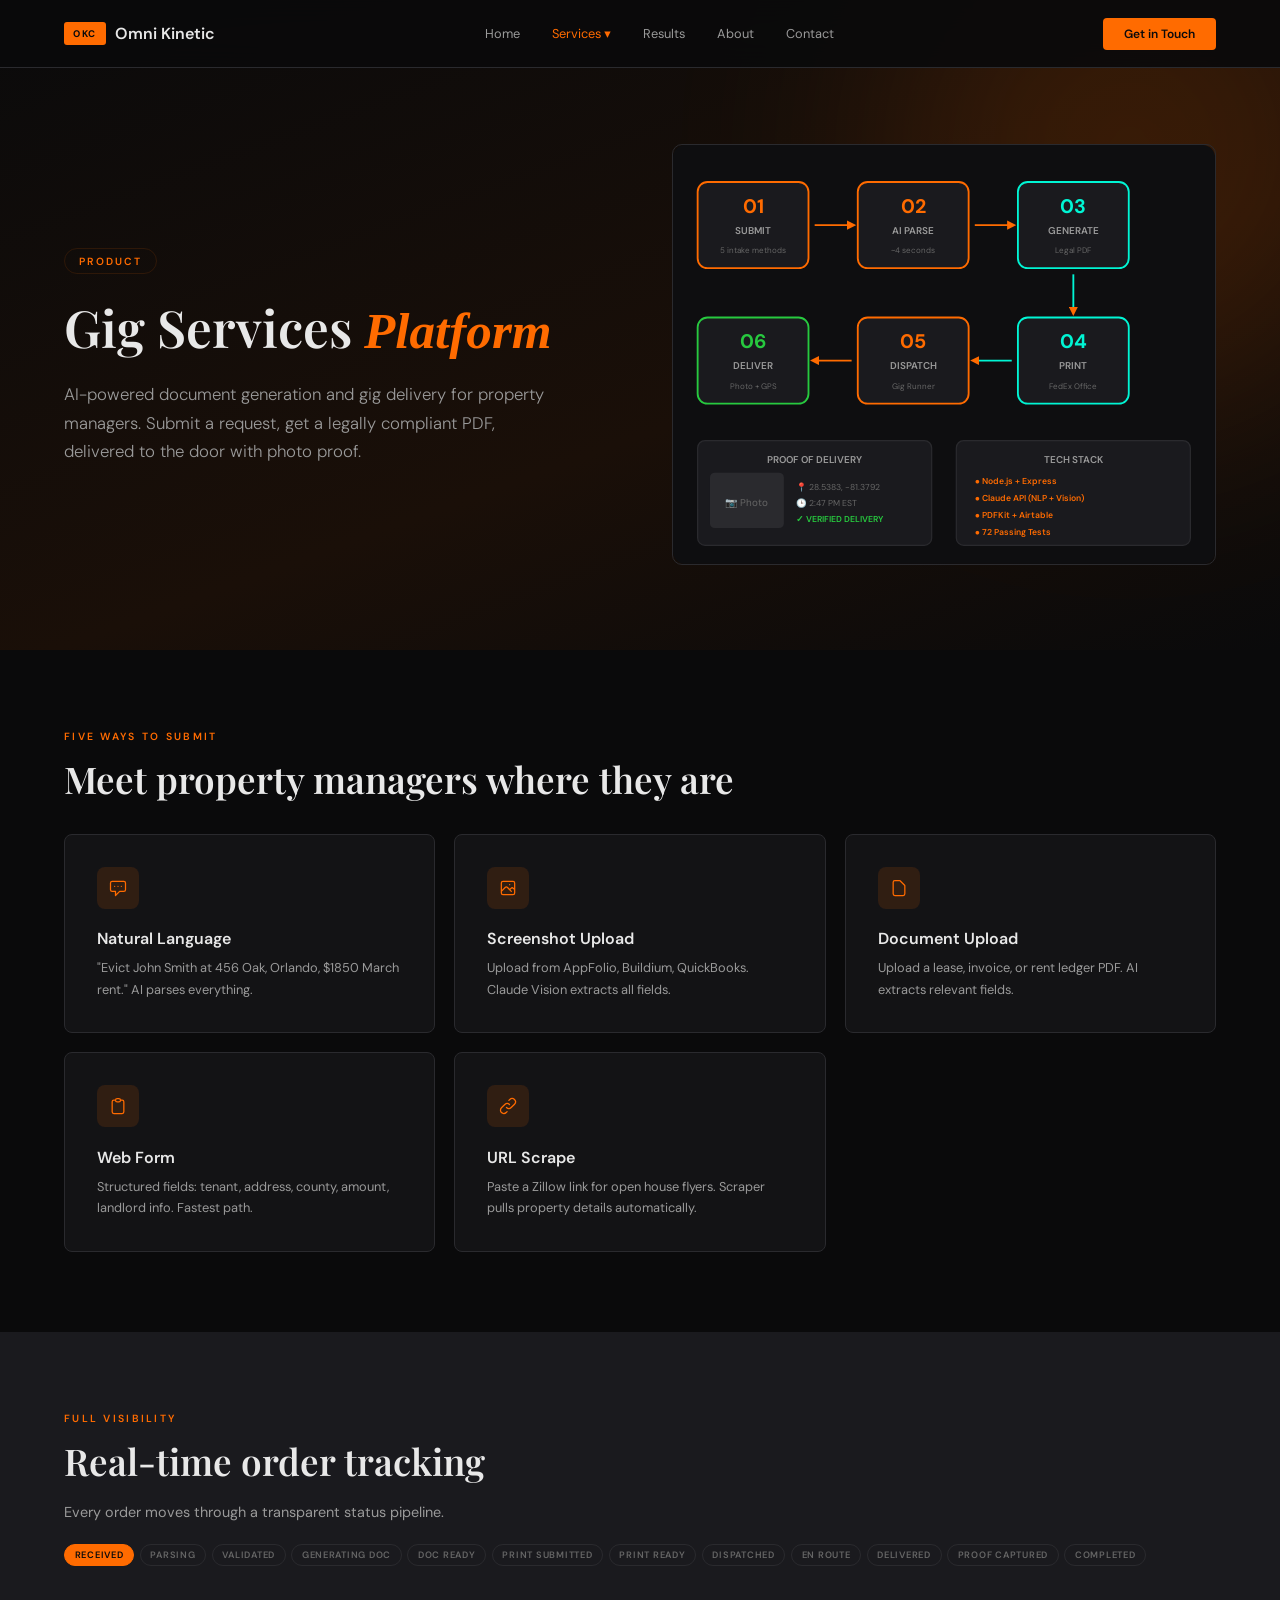
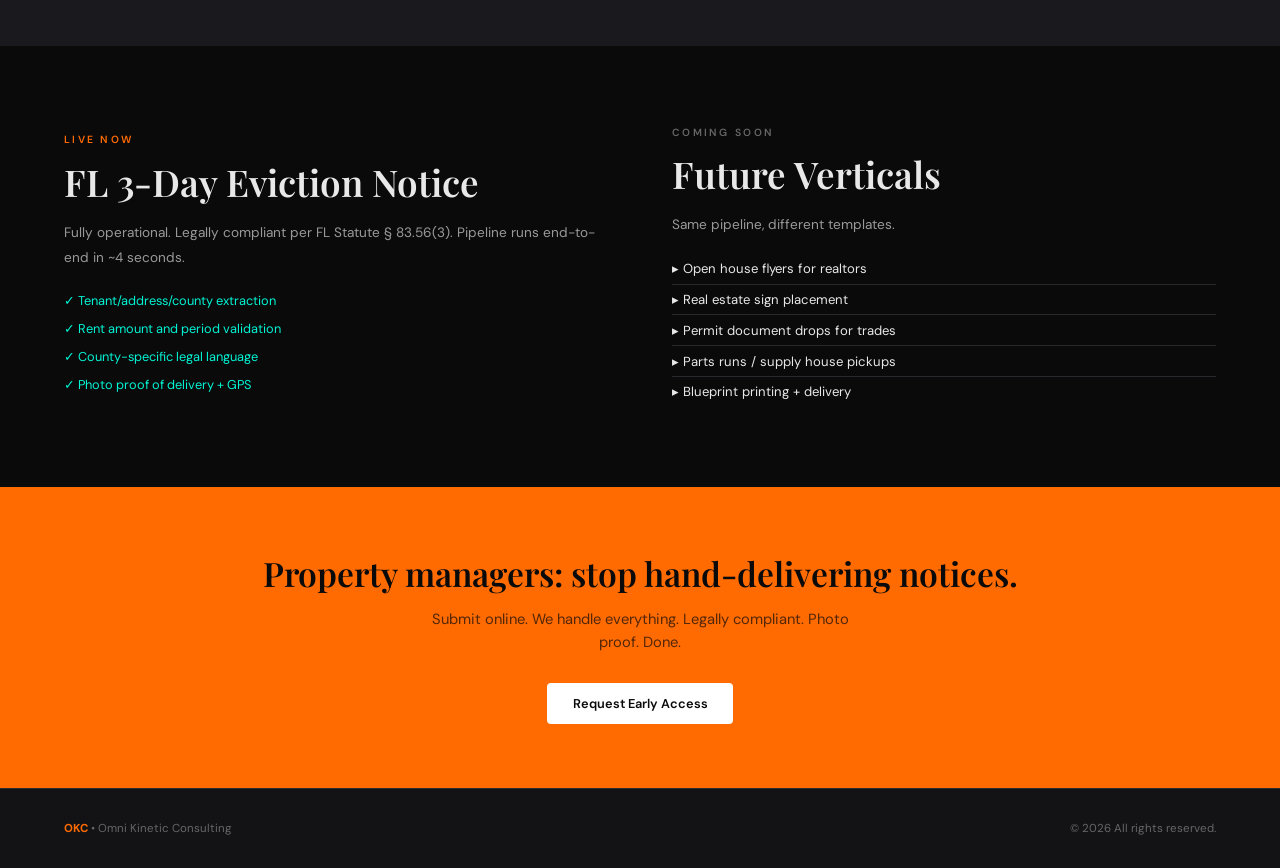
==== commit cc190ebd: "Add files via upload" ====
--- a/gig-platform.html
+++ b/gig-platform.html
@@ -5,69 +5,151 @@
 <meta name="viewport" content="width=device-width, initial-scale=1.0">
 <title>Gig Services Platform | Omni Kinetic Consulting</title>
 <link href="https://fonts.googleapis.com/css2?family=DM+Sans:wght@300;400;500;600;700&family=Playfair+Display:ital,wght@0,400;0,500;0,600;0,700;1,400&display=swap" rel="stylesheet">
-<link rel="stylesheet" href="style.css">
+<style>
+:root{--bg:#0a0a0b;--bg2:#131315;--bg3:#1a1a1e;--bdr:#2a2a2e;--t1:#e8e8e8;--t2:#9a9a9a;--t3:#666;--or:#ff6b00;--ord:rgba(255,107,0,.12);--org:rgba(255,107,0,.06);--tl:#00f5d4;--tld:rgba(0,245,212,.1);--w:#fff;--sf:'Playfair Display',Georgia,serif;--sn:'DM Sans',system-ui,sans-serif}
+*{margin:0;padding:0;box-sizing:border-box}html{scroll-behavior:smooth}body{font-family:var(--sn);color:var(--t1);background:var(--bg);-webkit-font-smoothing:antialiased}a{color:inherit}
+nav{position:fixed;top:0;width:100%;z-index:100;background:rgba(10,10,11,.92);backdrop-filter:blur(14px);border-bottom:1px solid var(--bdr);padding:0 4rem;display:flex;justify-content:space-between;align-items:center;height:68px}
+.nl{font-size:1rem;font-weight:600;color:var(--t1);text-decoration:none;display:flex;align-items:center;gap:.6rem}.mk{background:var(--or);color:var(--bg);font-size:.6rem;font-weight:700;letter-spacing:.18em;padding:.3rem .55rem;border-radius:3px}
+.nv{display:flex;gap:0;list-style:none}.nv>li{position:relative}.nv>li>a{font-size:.8rem;font-weight:400;color:var(--t2);text-decoration:none;padding:1.3rem 1rem;display:block;transition:color .2s}.nv>li>a:hover,.nv>li>a.active{color:var(--or)}
+.dd{display:none;position:absolute;top:100%;left:0;background:var(--bg3);border:1px solid var(--bdr);border-radius:6px;min-width:280px;box-shadow:0 12px 40px rgba(0,0,0,.4);padding:.4rem 0;z-index:200}.nv li:hover .dd{display:block}.dd a{display:block;padding:.65rem 1.2rem;font-size:.8rem;color:var(--t2);text-decoration:none;transition:background .15s}.dd a:hover{background:var(--ord);color:var(--or)}.dd a small{display:block;font-size:.7rem;color:var(--t3);margin-top:.1rem}
+.nc{font-size:.75rem;font-weight:600;color:var(--bg);background:var(--or);padding:.5rem 1.3rem;border-radius:4px;text-decoration:none}.nc:hover{background:#e55f00}
+.mobt{display:none;cursor:pointer;background:none;border:none}.mobt span{display:block;width:22px;height:2px;background:var(--t1);margin:5px 0}
+section{padding:5rem 4rem}.tg{font-size:.65rem;font-weight:600;letter-spacing:.22em;text-transform:uppercase;color:var(--or);margin-bottom:.8rem}.tt{font-family:var(--sf);font-size:clamp(1.7rem,3vw,2.3rem);font-weight:600;line-height:1.25;margin-bottom:1rem}.ds{font-size:.9rem;font-weight:400;color:var(--t2);line-height:1.7;max-width:540px}
+.sp{display:grid;grid-template-columns:1fr 1fr;gap:4rem;align-items:center}
+.cg{display:grid;gap:1.2rem;margin-top:2.5rem}.c3{grid-template-columns:repeat(3,1fr)}.c2{grid-template-columns:repeat(2,1fr)}
+.cd{background:var(--bg2);border:1px solid var(--bdr);border-radius:8px;padding:2rem;transition:all .3s}.cd:hover{border-color:var(--or);box-shadow:0 0 30px var(--org);transform:translateY(-2px)}
+.ic{width:42px;height:42px;background:var(--ord);border-radius:8px;display:flex;align-items:center;justify-content:center;margin-bottom:1.2rem}.ic svg{width:20px;height:20px;stroke:var(--or);fill:none;stroke-width:1.5;stroke-linecap:round;stroke-linejoin:round}
+.cd h3{font-size:1rem;font-weight:600;color:var(--t1);margin-bottom:.5rem}.cd p{font-size:.8rem;color:var(--t2);line-height:1.7}
+.sf2{display:flex;flex-wrap:wrap;gap:.35rem;margin-top:1rem}.sp2{font-size:.58rem;font-weight:600;letter-spacing:.08em;text-transform:uppercase;padding:.25rem .6rem;border-radius:20px;background:var(--bg3);color:var(--t3);border:1px solid var(--bdr)}.sp2.ac{background:var(--or);color:var(--bg);border-color:var(--or)}
+.btn{display:inline-block;font-family:var(--sn);font-size:.8rem;font-weight:600;padding:.75rem 1.6rem;border-radius:4px;text-decoration:none;transition:all .2s;border:none;cursor:pointer}.bo{background:var(--or);color:var(--bg)}.bo:hover{background:#e55f00}.bw{background:var(--w);color:var(--bg)}.bw:hover{background:#f0f0f0}
+.cb{background:var(--or);color:var(--bg);text-align:center;padding:4rem}.cb h2{font-family:var(--sf);font-size:clamp(1.5rem,3vw,2.1rem);font-weight:600;margin-bottom:.8rem}.cb p{font-size:.92rem;color:rgba(10,10,11,.7);max-width:440px;margin:0 auto 1.8rem;line-height:1.6}
+footer{background:var(--bg2);border-top:1px solid var(--bdr);color:var(--t3);padding:2rem 4rem;display:flex;justify-content:space-between;align-items:center;font-size:.72rem}footer strong{color:var(--or)}
+.rv{opacity:0;transform:translateY(18px);transition:opacity .4s ease,transform .4s ease}.rv.v{opacity:1;transform:translateY(0)}
+.mm{display:none;position:fixed;inset:0;background:var(--bg);z-index:200;flex-direction:column;justify-content:center;align-items:center;gap:1.5rem}.mm.open{display:flex}.mm a{font-size:1.2rem;font-weight:500;color:var(--t1);text-decoration:none}.mm a:hover{color:var(--or)}.mc{position:absolute;top:1rem;right:1.5rem;font-size:1.8rem;color:var(--t1);cursor:pointer;background:none;border:none}
+@media(max-width:1024px){section{padding:3.5rem 2rem}nav{padding:0 1.5rem}.cg.c3,.cg.c2,.sp{grid-template-columns:1fr}footer{padding:1.5rem 2rem;flex-direction:column;gap:.5rem;text-align:center}}
+@media(max-width:768px){.nv,.nc{display:none}.mobt{display:block}}
+</style>
 </head>
 <body>
-<nav><a href="index.html" class="nav-logo"><span class="mark">OKC</span> Omni Kinetic</a><ul class="nav-links"><li><a href="index.html">Home</a></li><li><a href="#" class="active">Services &#9662;</a><div class="dropdown"><a href="network-optimization.html"><strong>Network Optimization</strong></a><a href="kinetic-safety.html"><strong>Kinetic Safety & Compliance</strong></a><a href="gig-platform.html"><strong>Gig Services Platform</strong></a></div></li><li><a href="index.html#results">Results</a></li><li><a href="index.html#about">About</a></li><li><a href="index.html#contact">Contact</a></li></ul><a href="index.html#contact" class="nav-cta">Get in Touch</a><button class="mob-tog" onclick="document.querySelector('.mm').classList.add('open')"><span></span><span></span><span></span></button></nav>
-<div class="mm"><button class="mm-close" onclick="this.parentElement.classList.remove('open')">&times;</button><a href="index.html">Home</a><a href="network-optimization.html">Network Optimization</a><a href="kinetic-safety.html">Kinetic Safety</a><a href="gig-platform.html">Gig Platform</a><a href="index.html#contact">Contact</a></div>
+<nav><a href="index.html" class="nl"><span class="mk">OKC</span> Omni Kinetic</a><ul class="nv"><li><a href="index.html">Home</a></li><li><a href="#" class="active">Services &#9662;</a><div class="dd"><a href="network-optimization.html"><strong>Network Optimization</strong></a><a href="kinetic-safety.html"><strong>Kinetic Safety & Compliance</strong></a><a href="gig-platform.html"><strong>Gig Services Platform</strong></a></div></li><li><a href="index.html#results">Results</a></li><li><a href="index.html#about">About</a></li><li><a href="index.html#contact">Contact</a></li></ul><a href="index.html#contact" class="nc">Get in Touch</a><button class="mobt" onclick="document.querySelector('.mm').classList.add('open')"><span></span><span></span><span></span></button></nav>
+<div class="mm"><button class="mc" onclick="this.parentElement.classList.remove('open')">&times;</button><a href="index.html">Home</a><a href="network-optimization.html">Network Optimization</a><a href="kinetic-safety.html">Kinetic Safety</a><a href="gig-platform.html">Gig Platform</a><a href="index.html#contact">Contact</a></div>
 
-<div class="page-hero product"><div class="hero-glow orange-g"></div><div style="position:relative"><div class="badge">Product</div><h1>Gig Services <em>Platform</em></h1><p class="lead">AI-powered document generation and gig delivery for property managers. Submit a request, get a legally compliant PDF, delivered to the door with photo proof. End to end in under 24 hours.</p></div></div>
+<!-- HERO with pipeline SVG -->
+<section style="padding:9rem 4rem 5rem;background:linear-gradient(160deg,#0a0a0b,#1a0f08 60%,#0a0a0b);position:relative;overflow:hidden">
+  <div style="position:absolute;width:500px;height:500px;border-radius:50%;filter:blur(120px);opacity:.15;background:var(--or);top:-100px;right:-100px"></div>
+  <div class="sp" style="position:relative">
+    <div>
+      <div style="display:inline-block;font-size:.65rem;font-weight:600;letter-spacing:.18em;text-transform:uppercase;color:var(--or);border:1px solid var(--ord);padding:.35rem .9rem;border-radius:20px;margin-bottom:1.5rem">Product</div>
+      <h1 style="font-family:var(--sf);font-size:clamp(2.2rem,5vw,3.2rem);font-weight:600;line-height:1.15;margin-bottom:1.2rem">Gig Services <em style="font-style:italic;color:var(--or)">Platform</em></h1>
+      <p style="font-size:1.05rem;font-weight:300;line-height:1.7;color:var(--t2);max-width:480px">AI-powered document generation and gig delivery for property managers. Submit a request, get a legally compliant PDF, delivered to the door with photo proof.</p>
+    </div>
+    <!-- Pipeline SVG -->
+    <div class="rv">
+      <svg viewBox="0 0 440 340" xmlns="http://www.w3.org/2000/svg" style="width:100%;border-radius:10px;border:1px solid var(--bdr)">
+        <rect width="440" height="340" fill="#0e0e10" rx="10"/>
+        <defs><marker id="ar2" viewBox="0 0 10 10" refX="5" refY="5" markerWidth="5" markerHeight="5" orient="auto"><path d="M 0 0 L 10 5 L 0 10 z" fill="var(--or)"/></marker></defs>
+        <!-- Step 1: Submit -->
+        <rect x="20" y="30" width="90" height="70" rx="8" fill="#1a1a1e" stroke="var(--or)" stroke-width="1.5"/>
+        <text x="65" y="55" text-anchor="middle" fill="var(--or)" font-size="16" font-family="DM Sans" font-weight="700">01</text>
+        <text x="65" y="72" text-anchor="middle" fill="var(--t2)" font-size="8" font-family="DM Sans" font-weight="600">SUBMIT</text>
+        <text x="65" y="88" text-anchor="middle" fill="var(--t3)" font-size="6.5" font-family="DM Sans">5 intake methods</text>
+        <!-- Arrow -->
+        <line x1="115" y1="65" x2="145" y2="65" stroke="var(--or)" stroke-width="1.5" marker-end="url(#ar2)"/>
+        <!-- Step 2: Parse -->
+        <rect x="150" y="30" width="90" height="70" rx="8" fill="#1a1a1e" stroke="var(--or)" stroke-width="1.5"/>
+        <text x="195" y="55" text-anchor="middle" fill="var(--or)" font-size="16" font-family="DM Sans" font-weight="700">02</text>
+        <text x="195" y="72" text-anchor="middle" fill="var(--t2)" font-size="8" font-family="DM Sans" font-weight="600">AI PARSE</text>
+        <text x="195" y="88" text-anchor="middle" fill="var(--t3)" font-size="6.5" font-family="DM Sans">~4 seconds</text>
+        <!-- Arrow -->
+        <line x1="245" y1="65" x2="275" y2="65" stroke="var(--or)" stroke-width="1.5" marker-end="url(#ar2)"/>
+        <!-- Step 3: Generate -->
+        <rect x="280" y="30" width="90" height="70" rx="8" fill="#1a1a1e" stroke="var(--tl)" stroke-width="1.5"/>
+        <text x="325" y="55" text-anchor="middle" fill="var(--tl)" font-size="16" font-family="DM Sans" font-weight="700">03</text>
+        <text x="325" y="72" text-anchor="middle" fill="var(--t2)" font-size="8" font-family="DM Sans" font-weight="600">GENERATE</text>
+        <text x="325" y="88" text-anchor="middle" fill="var(--t3)" font-size="6.5" font-family="DM Sans">Legal PDF</text>
+        <!-- Arrow down -->
+        <line x1="325" y1="105" x2="325" y2="135" stroke="var(--tl)" stroke-width="1.5" marker-end="url(#ar2)"/>
+        <!-- Step 4: Print -->
+        <rect x="280" y="140" width="90" height="70" rx="8" fill="#1a1a1e" stroke="var(--tl)" stroke-width="1.5"/>
+        <text x="325" y="165" text-anchor="middle" fill="var(--tl)" font-size="16" font-family="DM Sans" font-weight="700">04</text>
+        <text x="325" y="182" text-anchor="middle" fill="var(--t2)" font-size="8" font-family="DM Sans" font-weight="600">PRINT</text>
+        <text x="325" y="198" text-anchor="middle" fill="var(--t3)" font-size="6.5" font-family="DM Sans">FedEx Office</text>
+        <!-- Arrow left -->
+        <line x1="275" y1="175" x2="245" y2="175" stroke="var(--tl)" stroke-width="1.5" marker-end="url(#ar2)"/>
+        <!-- Step 5: Dispatch -->
+        <rect x="150" y="140" width="90" height="70" rx="8" fill="#1a1a1e" stroke="var(--or)" stroke-width="1.5"/>
+        <text x="195" y="165" text-anchor="middle" fill="var(--or)" font-size="16" font-family="DM Sans" font-weight="700">05</text>
+        <text x="195" y="182" text-anchor="middle" fill="var(--t2)" font-size="8" font-family="DM Sans" font-weight="600">DISPATCH</text>
+        <text x="195" y="198" text-anchor="middle" fill="var(--t3)" font-size="6.5" font-family="DM Sans">Gig Runner</text>
+        <!-- Arrow left -->
+        <line x1="145" y1="175" x2="115" y2="175" stroke="var(--or)" stroke-width="1.5" marker-end="url(#ar2)"/>
+        <!-- Step 6: Deliver -->
+        <rect x="20" y="140" width="90" height="70" rx="8" fill="#1a1a1e" stroke="#27c93f" stroke-width="1.5"/>
+        <text x="65" y="165" text-anchor="middle" fill="#27c93f" font-size="16" font-family="DM Sans" font-weight="700">06</text>
+        <text x="65" y="182" text-anchor="middle" fill="var(--t2)" font-size="8" font-family="DM Sans" font-weight="600">DELIVER</text>
+        <text x="65" y="198" text-anchor="middle" fill="var(--t3)" font-size="6.5" font-family="DM Sans">Photo + GPS</text>
 
-<!-- HOW IT WORKS -->
-<section>
-  <div class="reveal"><p class="sec-tag">How It Works</p><h2 class="sec-title">Submit. Generate. Deliver. Prove.</h2><p class="sec-desc">The entire pipeline is automated. Five intake methods. AI-generated documents. Gig runner delivery with photo proof, GPS, and timestamp.</p></div>
-  <div class="card-grid c2" style="margin-top:2rem">
-    <div class="card reveal"><div style="font-family:var(--serif);font-size:1.6rem;font-weight:600;color:var(--orange);margin-bottom:0.3rem">01</div><h3>PM Submits Request</h3><p>Via natural language, screenshot upload, document upload, structured form, or Zillow URL. Five methods, zero friction.</p></div>
-    <div class="card reveal"><div style="font-family:var(--serif);font-size:1.6rem;font-weight:600;color:var(--orange);margin-bottom:0.3rem">02</div><h3>AI Parses & Generates</h3><p>Claude extracts fields, generates a legally compliant PDF per FL Statute &sect; 83.56(3). End-to-end in ~4 seconds.</p></div>
-    <div class="card reveal"><div style="font-family:var(--serif);font-size:1.6rem;font-weight:600;color:var(--orange);margin-bottom:0.3rem">03</div><h3>Printed & Dispatched</h3><p>PDF sent to print, gig runner dispatched. Real-time status tracking through the entire pipeline.</p></div>
-    <div class="card reveal"><div style="font-family:var(--serif);font-size:1.6rem;font-weight:600;color:var(--orange);margin-bottom:0.3rem">04</div><h3>Delivered with Proof</h3><p>Notice posted on door. Photo proof + GPS + timestamp captured. Complete delivery record for your files.</p></div>
+        <!-- Proof of Delivery mockup -->
+        <rect x="20" y="240" width="190" height="85" rx="6" fill="#1a1a1e" stroke="var(--bdr)" stroke-width="1"/>
+        <text x="115" y="258" text-anchor="middle" fill="var(--t2)" font-size="8" font-family="DM Sans" font-weight="600">PROOF OF DELIVERY</text>
+        <!-- Photo placeholder -->
+        <rect x="30" y="266" width="60" height="45" rx="4" fill="#2a2a2e"/>
+        <text x="60" y="293" text-anchor="middle" fill="var(--t3)" font-size="8" font-family="DM Sans">&#128247; Photo</text>
+        <!-- Details -->
+        <text x="100" y="280" fill="var(--t3)" font-size="7" font-family="DM Sans">&#128205; 28.5383, -81.3792</text>
+        <text x="100" y="293" fill="var(--t3)" font-size="7" font-family="DM Sans">&#128338; 2:47 PM EST</text>
+        <text x="100" y="306" fill="#27c93f" font-size="7" font-family="DM Sans" font-weight="600">&#10003; VERIFIED DELIVERY</text>
+
+        <!-- Tech stack -->
+        <rect x="230" y="240" width="190" height="85" rx="6" fill="#1a1a1e" stroke="var(--bdr)" stroke-width="1"/>
+        <text x="325" y="258" text-anchor="middle" fill="var(--t2)" font-size="8" font-family="DM Sans" font-weight="600">TECH STACK</text>
+        <text x="245" y="275" fill="var(--or)" font-size="7" font-family="DM Sans" font-weight="600">&#9679; Node.js + Express</text>
+        <text x="245" y="289" fill="var(--or)" font-size="7" font-family="DM Sans" font-weight="600">&#9679; Claude API (NLP + Vision)</text>
+        <text x="245" y="303" fill="var(--or)" font-size="7" font-family="DM Sans" font-weight="600">&#9679; PDFKit + Airtable</text>
+        <text x="245" y="317" fill="var(--or)" font-size="7" font-family="DM Sans" font-weight="600">&#9679; 72 Passing Tests</text>
+      </svg>
+    </div>
   </div>
 </section>
 
 <!-- 5 INTAKE METHODS -->
-<section class="sec-alt">
-  <div class="reveal"><p class="sec-tag">Five Ways to Submit</p><h2 class="sec-title">Meet property managers where they are</h2></div>
-  <div class="card-grid c3" style="margin-top:2rem">
-    <div class="card reveal"><div class="card-icon"><svg viewBox="0 0 24 24"><path d="M8 10h.01M12 10h.01M16 10h.01M9 16H5a2 2 0 01-2-2V6a2 2 0 012-2h14a2 2 0 012 2v8a2 2 0 01-2 2h-5l-5 5v-5z"/></svg></div><h3>Natural Language</h3><p>"Evict John Smith at 456 Oak, Orlando, $1850 March rent." AI parses everything.</p></div>
-    <div class="card reveal"><div class="card-icon"><svg viewBox="0 0 24 24"><path d="M4 16l4.586-4.586a2 2 0 012.828 0L16 16m-2-2l1.586-1.586a2 2 0 012.828 0L20 14m-6-6h.01M6 20h12a2 2 0 002-2V6a2 2 0 00-2-2H6a2 2 0 00-2 2v12a2 2 0 002 2z"/></svg></div><h3>Screenshot Upload</h3><p>Upload from AppFolio, Buildium, QuickBooks. Claude Vision extracts all fields.</p></div>
-    <div class="card reveal"><div class="card-icon"><svg viewBox="0 0 24 24"><path d="M7 21h10a2 2 0 002-2V9.414a1 1 0 00-.293-.707l-5.414-5.414A1 1 0 0012.586 3H7a2 2 0 00-2 2v14a2 2 0 002 2z"/></svg></div><h3>Document Upload</h3><p>Upload a lease, invoice, or rent ledger PDF. AI extracts relevant fields.</p></div>
-    <div class="card reveal"><div class="card-icon"><svg viewBox="0 0 24 24"><path d="M9 5H7a2 2 0 00-2 2v12a2 2 0 002 2h10a2 2 0 002-2V7a2 2 0 00-2-2h-2M9 5a2 2 0 002 2h2a2 2 0 002-2M9 5a2 2 0 012-2h2a2 2 0 012 2"/></svg></div><h3>Web Form</h3><p>Structured fields: tenant, address, county, amount, landlord info. Fastest path.</p></div>
-    <div class="card reveal"><div class="card-icon"><svg viewBox="0 0 24 24"><path d="M13.828 10.172a4 4 0 00-5.656 0l-4 4a4 4 0 105.656 5.656l1.102-1.101m-.758-4.899a4 4 0 005.656 0l4-4a4 4 0 00-5.656-5.656l-1.1 1.1"/></svg></div><h3>URL Scrape</h3><p>Paste a Zillow link for open house flyers. Scraper pulls property details automatically.</p></div>
+<section>
+  <div class="rv"><p class="tg">Five Ways to Submit</p><h2 class="tt">Meet property managers where they are</h2></div>
+  <div class="cg c3" style="margin-top:2rem">
+    <div class="cd rv"><div class="ic"><svg viewBox="0 0 24 24"><path d="M8 10h.01M12 10h.01M16 10h.01M9 16H5a2 2 0 01-2-2V6a2 2 0 012-2h14a2 2 0 012 2v8a2 2 0 01-2 2h-5l-5 5v-5z"/></svg></div><h3>Natural Language</h3><p>"Evict John Smith at 456 Oak, Orlando, $1850 March rent." AI parses everything.</p></div>
+    <div class="cd rv"><div class="ic"><svg viewBox="0 0 24 24"><path d="M4 16l4.586-4.586a2 2 0 012.828 0L16 16m-2-2l1.586-1.586a2 2 0 012.828 0L20 14m-6-6h.01M6 20h12a2 2 0 002-2V6a2 2 0 00-2-2H6a2 2 0 00-2 2v12a2 2 0 002 2z"/></svg></div><h3>Screenshot Upload</h3><p>Upload from AppFolio, Buildium, QuickBooks. Claude Vision extracts all fields.</p></div>
+    <div class="cd rv"><div class="ic"><svg viewBox="0 0 24 24"><path d="M7 21h10a2 2 0 002-2V9.414a1 1 0 00-.293-.707l-5.414-5.414A1 1 0 0012.586 3H7a2 2 0 00-2 2v14a2 2 0 002 2z"/></svg></div><h3>Document Upload</h3><p>Upload a lease, invoice, or rent ledger PDF. AI extracts relevant fields.</p></div>
+    <div class="cd rv"><div class="ic"><svg viewBox="0 0 24 24"><path d="M9 5H7a2 2 0 00-2 2v12a2 2 0 002 2h10a2 2 0 002-2V7a2 2 0 00-2-2h-2M9 5a2 2 0 002 2h2a2 2 0 002-2M9 5a2 2 0 012-2h2a2 2 0 012 2"/></svg></div><h3>Web Form</h3><p>Structured fields: tenant, address, county, amount, landlord info. Fastest path.</p></div>
+    <div class="cd rv"><div class="ic"><svg viewBox="0 0 24 24"><path d="M13.828 10.172a4 4 0 00-5.656 0l-4 4a4 4 0 105.656 5.656l1.102-1.101m-.758-4.899a4 4 0 005.656 0l4-4a4 4 0 00-5.656-5.656l-1.1 1.1"/></svg></div><h3>URL Scrape</h3><p>Paste a Zillow link for open house flyers. Scraper pulls property details automatically.</p></div>
   </div>
 </section>
 
-<!-- STATUS -->
-<section>
-  <div class="reveal"><p class="sec-tag">Full Visibility</p><h2 class="sec-title">Real-time order tracking</h2><p class="sec-desc" style="margin-bottom:1.2rem">Every order moves through a transparent status pipeline.</p>
-  <div class="status-flow"><span class="status-pill active">Received</span><span class="status-pill">Parsing</span><span class="status-pill">Validated</span><span class="status-pill">Generating Doc</span><span class="status-pill">Doc Ready</span><span class="status-pill">Print Submitted</span><span class="status-pill">Print Ready</span><span class="status-pill">Dispatched</span><span class="status-pill">En Route</span><span class="status-pill">Delivered</span><span class="status-pill">Proof Captured</span><span class="status-pill">Completed</span></div></div>
+<!-- STATUS FLOW -->
+<section style="background:var(--bg3)">
+  <div class="rv"><p class="tg">Full Visibility</p><h2 class="tt">Real-time order tracking</h2><p class="ds" style="margin-bottom:1.2rem">Every order moves through a transparent status pipeline.</p>
+  <div class="sf2"><span class="sp2 ac">Received</span><span class="sp2">Parsing</span><span class="sp2">Validated</span><span class="sp2">Generating Doc</span><span class="sp2">Doc Ready</span><span class="sp2">Print Submitted</span><span class="sp2">Print Ready</span><span class="sp2">Dispatched</span><span class="sp2">En Route</span><span class="sp2">Delivered</span><span class="sp2">Proof Captured</span><span class="sp2">Completed</span></div></div>
 </section>
 
 <!-- CURRENT + FUTURE -->
-<section class="sec-alt">
-  <div class="split">
-    <div class="reveal">
-      <p class="sec-tag">Live Now</p>
-      <h2 class="sec-title">FL 3-Day Eviction Notice</h2>
-      <p style="font-size:0.85rem;color:var(--text-sec);line-height:1.8">Fully operational. Legally compliant per FL Statute &sect; 83.56(3). Pipeline runs end-to-end in ~4 seconds.</p>
-      <ul style="margin-top:1rem;list-style:none"><li style="padding:0.35rem 0;font-size:0.8rem;color:var(--teal)">&#10003; Tenant/address/county extraction</li><li style="padding:0.35rem 0;font-size:0.8rem;color:var(--teal)">&#10003; Rent amount and period validation</li><li style="padding:0.35rem 0;font-size:0.8rem;color:var(--teal)">&#10003; County-specific legal language</li><li style="padding:0.35rem 0;font-size:0.8rem;color:var(--teal)">&#10003; Photo proof of delivery + GPS</li></ul>
+<section>
+  <div class="sp">
+    <div class="rv">
+      <p class="tg">Live Now</p>
+      <h2 class="tt">FL 3-Day Eviction Notice</h2>
+      <p style="font-size:.85rem;color:var(--t2);line-height:1.8">Fully operational. Legally compliant per FL Statute &sect; 83.56(3). Pipeline runs end-to-end in ~4 seconds.</p>
+      <ul style="margin-top:1rem;list-style:none"><li style="padding:.35rem 0;font-size:.8rem;color:var(--tl)">&#10003; Tenant/address/county extraction</li><li style="padding:.35rem 0;font-size:.8rem;color:var(--tl)">&#10003; Rent amount and period validation</li><li style="padding:.35rem 0;font-size:.8rem;color:var(--tl)">&#10003; County-specific legal language</li><li style="padding:.35rem 0;font-size:.8rem;color:var(--tl)">&#10003; Photo proof of delivery + GPS</li></ul>
     </div>
-    <div class="reveal">
-      <p class="sec-tag" style="color:var(--text-muted)">Coming Soon</p>
-      <h2 class="sec-title">Future Verticals</h2>
-      <p style="font-size:0.85rem;color:var(--text-sec);line-height:1.8;margin-bottom:1rem">Same pipeline, different templates.</p>
-      <ul style="list-style:none"><li style="padding:0.4rem 0;font-size:0.82rem;border-bottom:1px solid var(--border)">&#9656; Open house flyers for realtors</li><li style="padding:0.4rem 0;font-size:0.82rem;border-bottom:1px solid var(--border)">&#9656; Real estate sign placement</li><li style="padding:0.4rem 0;font-size:0.82rem;border-bottom:1px solid var(--border)">&#9656; Permit document drops for trades</li><li style="padding:0.4rem 0;font-size:0.82rem;border-bottom:1px solid var(--border)">&#9656; Parts runs / supply house pickups</li><li style="padding:0.4rem 0;font-size:0.82rem">&#9656; Blueprint printing + delivery</li></ul>
+    <div class="rv">
+      <p class="tg" style="color:var(--t3)">Coming Soon</p>
+      <h2 class="tt">Future Verticals</h2>
+      <p style="font-size:.85rem;color:var(--t2);line-height:1.8;margin-bottom:1rem">Same pipeline, different templates.</p>
+      <ul style="list-style:none"><li style="padding:.4rem 0;font-size:.82rem;border-bottom:1px solid var(--bdr)">&#9656; Open house flyers for realtors</li><li style="padding:.4rem 0;font-size:.82rem;border-bottom:1px solid var(--bdr)">&#9656; Real estate sign placement</li><li style="padding:.4rem 0;font-size:.82rem;border-bottom:1px solid var(--bdr)">&#9656; Permit document drops for trades</li><li style="padding:.4rem 0;font-size:.82rem;border-bottom:1px solid var(--bdr)">&#9656; Parts runs / supply house pickups</li><li style="padding:.4rem 0;font-size:.82rem">&#9656; Blueprint printing + delivery</li></ul>
     </div>
   </div>
 </section>
 
-<!-- TECH -->
-<section>
-  <div class="reveal"><p class="sec-tag">Under the Hood</p><h2 class="sec-title">Built for reliability and speed</h2></div>
-  <div class="card-grid c3"><div class="card reveal"><h3>Backend</h3><p>Node.js, Express, Airtable, Claude API, PDFKit. 72 passing tests. ~4 second pipeline.</p></div><div class="card reveal"><h3>AI Layer</h3><p>Claude NLP, Vision for screenshots, document extraction. Five intake methods, one unified output.</p></div><div class="card reveal"><h3>Delivery</h3><p>Gig runner network with GPS tracking, photo proof, timestamp verification. Full chain of custody.</p></div></div>
-</section>
-
-<div class="cta-banner"><h2>Property managers: stop hand-delivering notices.</h2><p>Submit online. We handle everything. Legally compliant. Photo proof. Done.</p><a href="index.html#contact" class="btn btn-white">Request Early Access</a></div>
+<div class="cb"><h2>Property managers: stop hand-delivering notices.</h2><p>Submit online. We handle everything. Legally compliant. Photo proof. Done.</p><a href="index.html#contact" class="btn bw">Request Early Access</a></div>
 <footer><div><strong>OKC</strong> &bull; Omni Kinetic Consulting</div><div>&copy; 2026 All rights reserved.</div></footer>
-<script>const o=new IntersectionObserver(e=>{e.forEach(el=>{if(el.isIntersecting)el.target.classList.add('visible')})},{threshold:0.1,rootMargin:'0px 0px -30px 0px'});document.querySelectorAll('.reveal').forEach(el=>o.observe(el));</script>
+<script>const o=new IntersectionObserver(e=>{e.forEach(el=>{if(el.isIntersecting)el.target.classList.add('v')})},{threshold:.1,rootMargin:'0px 0px -30px 0px'});document.querySelectorAll('.rv').forEach(el=>o.observe(el));</script>
 </body>
 </html>
